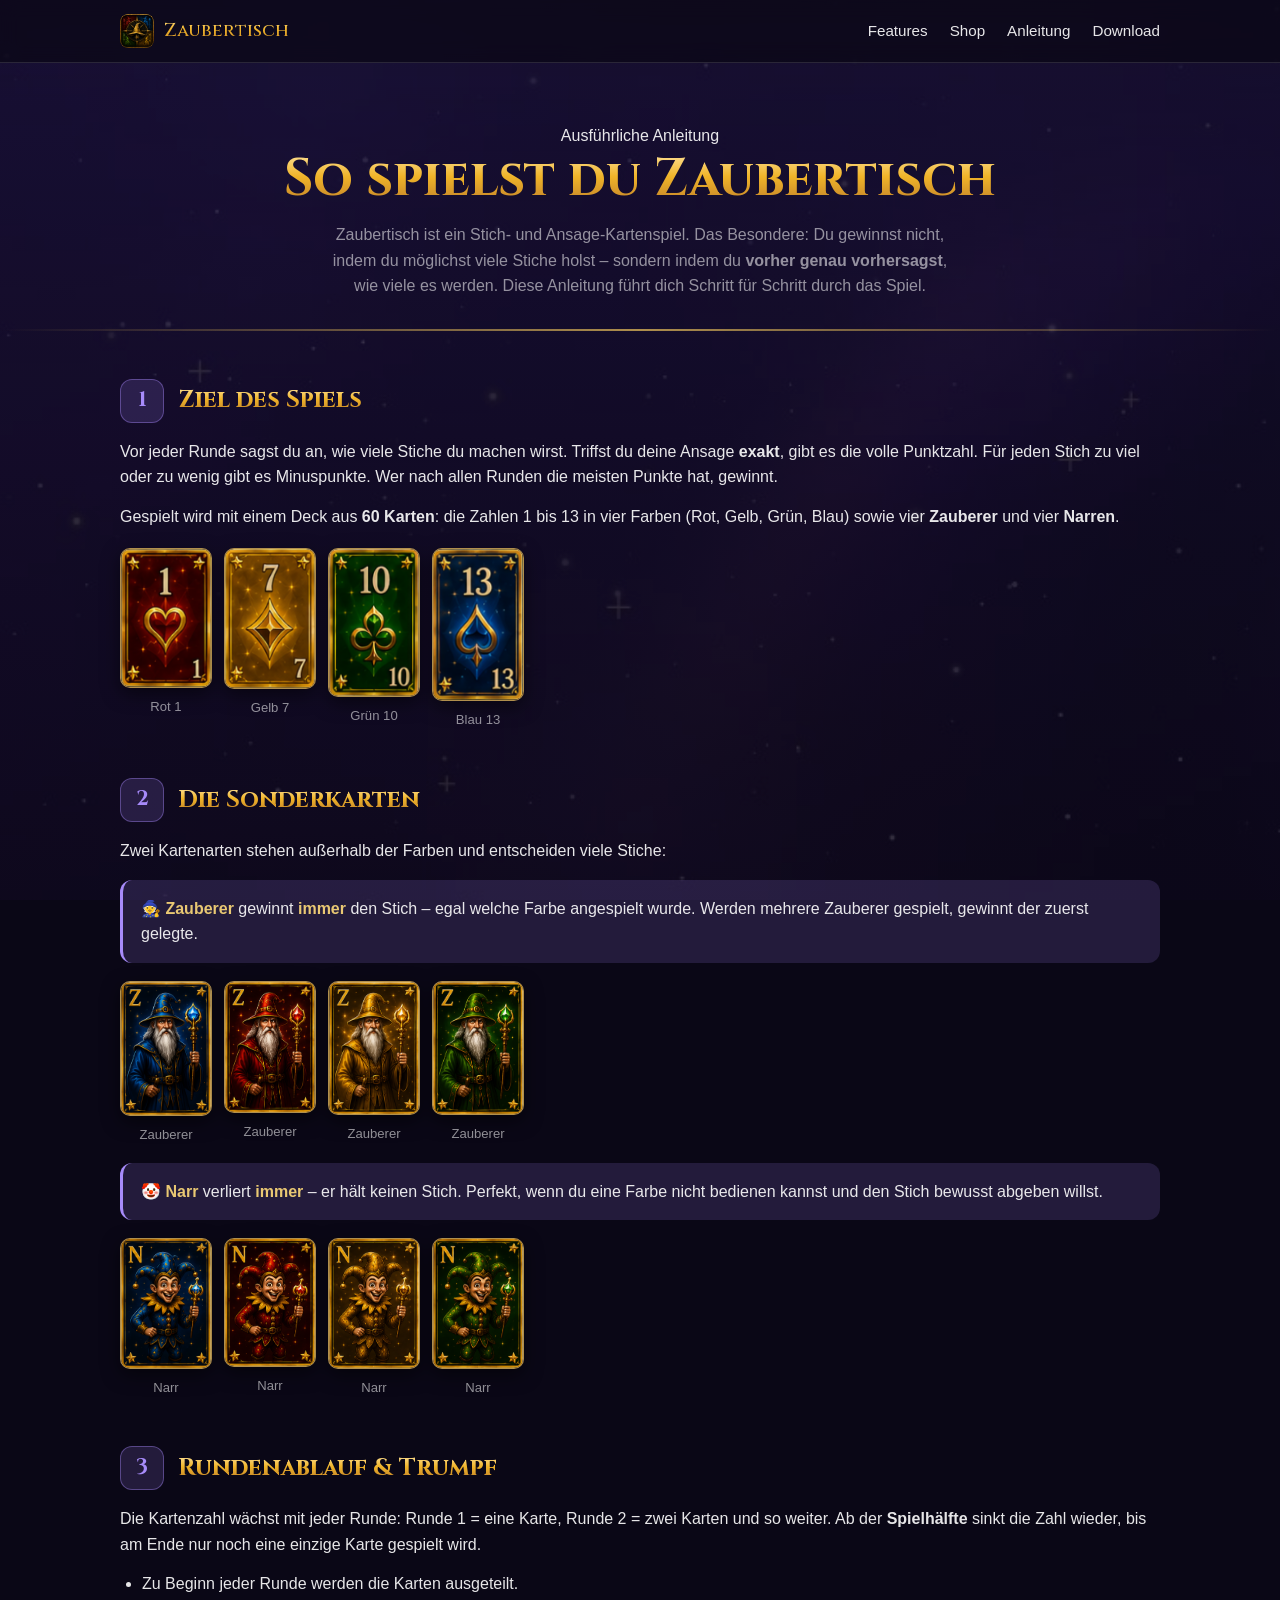
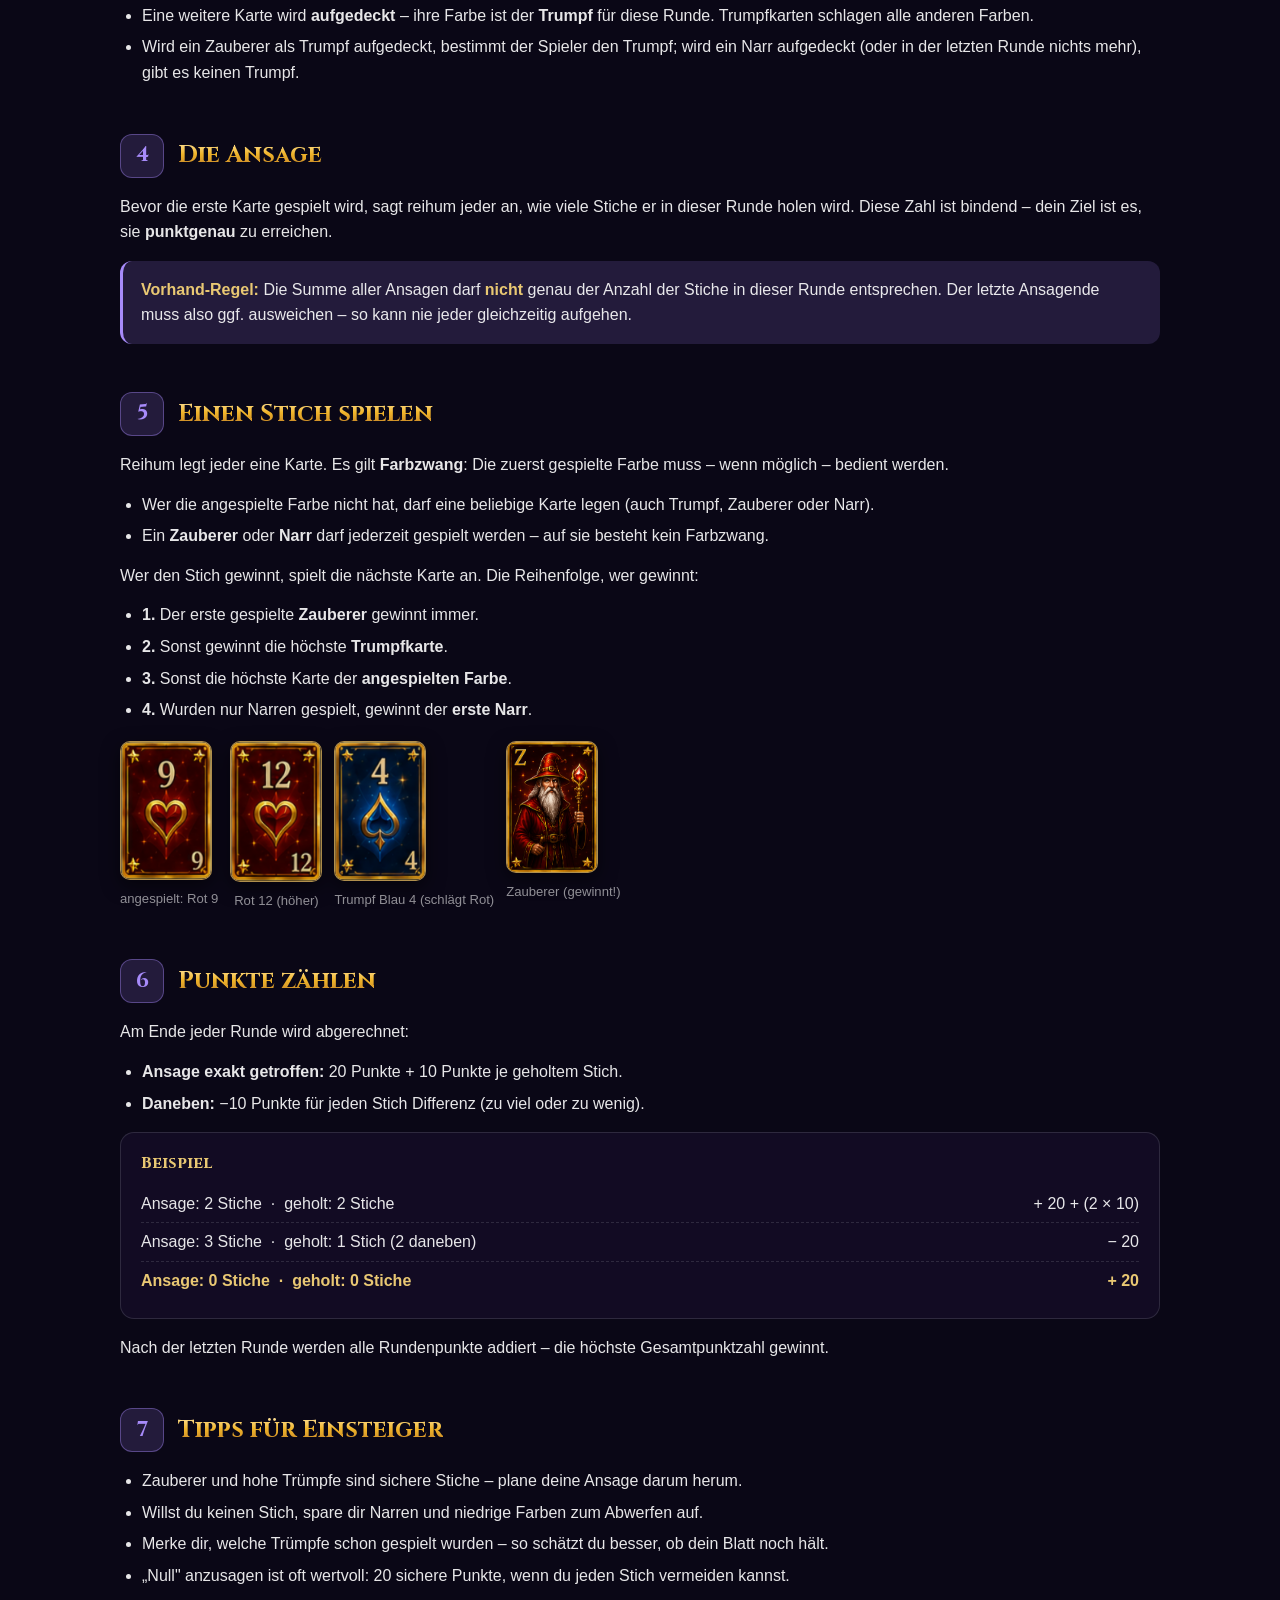
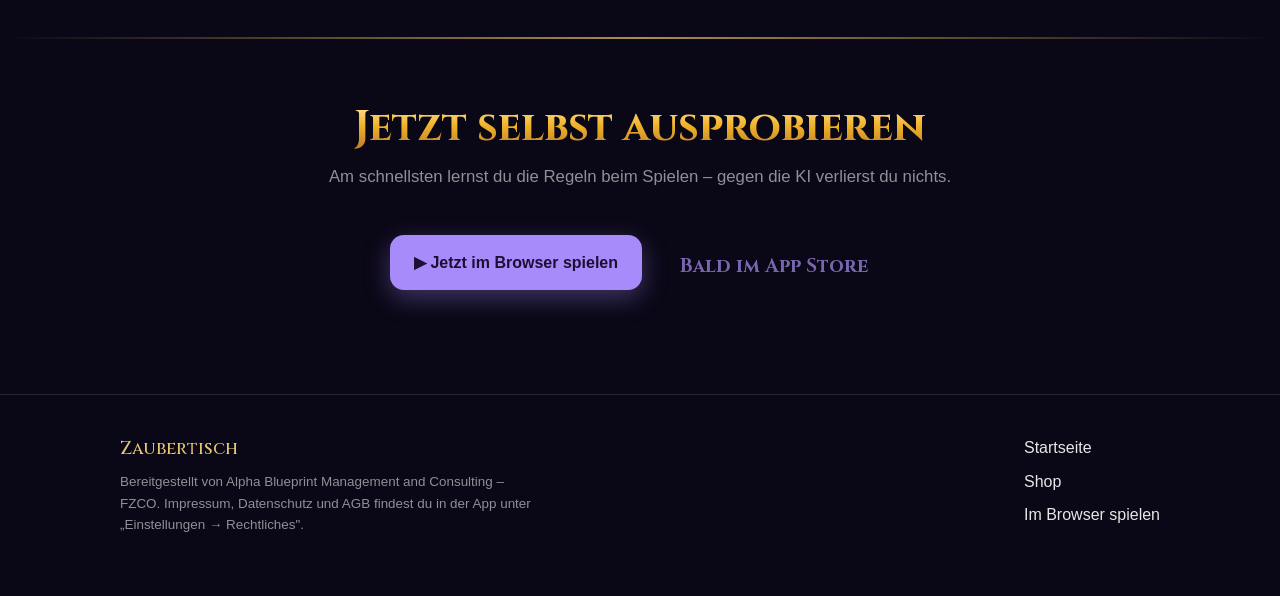
==== anleitung.html @ be2db665 "Marketing-Website für Zaubertisch mit Shop-Schaufenster und Anleitung - Landing-Page (index.html): H" ====
<!DOCTYPE html>
<html lang="de">
<head>
  <meta charset="UTF-8">
  <meta name="viewport" content="width=device-width, initial-scale=1">
  <title>Spielanleitung – Zaubertisch</title>
  <meta name="description" content="Die ausführliche Anleitung zu Zaubertisch: Karten, Ansage, Trumpf, Stiche gewinnen und Punkte zählen – Schritt für Schritt mit Bildern.">
  <meta name="theme-color" content="#100a22">
  <link rel="icon" href="assets/icons/icon-192.png">
  <link rel="manifest" href="manifest.webmanifest">
  <link rel="stylesheet" href="css/style.css">
</head>
<body>
  <header class="site-header">
    <div class="wrap">
      <a class="brand" href="index.html">
        <img src="assets/icons/icon-192.png" alt="Zaubertisch-Icon">
        <span class="goldtext">Zaubertisch</span>
      </a>
      <nav class="nav">
        <a href="index.html#features" class="nav-hide">Features</a>
        <a href="index.html#shop">Shop</a>
        <a href="anleitung.html">Anleitung</a>
        <a href="index.html#download">Download</a>
      </nav>
    </div>
  </header>

  <main>
    <section class="guide-hero">
      <div class="wrap">
        <span class="eyebrow">Ausführliche Anleitung</span>
        <h1 class="goldtext">So spielst du Zaubertisch</h1>
        <p>Zaubertisch ist ein Stich- und Ansage-Kartenspiel. Das Besondere: Du gewinnst nicht,
        indem du möglichst viele Stiche holst – sondern indem du <strong>vorher genau vorhersagst</strong>,
        wie viele es werden. Diese Anleitung führt dich Schritt für Schritt durch das Spiel.</p>
      </div>
    </section>

    <hr class="divider">

    <div class="wrap" style="padding-top:48px;">

      <!-- 1 -->
      <div class="step">
        <div class="step-head"><span class="step-num">1</span><h2 class="goldtext">Ziel des Spiels</h2></div>
        <p>Vor jeder Runde sagst du an, wie viele Stiche du machen wirst. Triffst du deine Ansage
        <strong>exakt</strong>, gibt es die volle Punktzahl. Für jeden Stich zu viel oder zu wenig
        gibt es Minuspunkte. Wer nach allen Runden die meisten Punkte hat, gewinnt.</p>
        <p>Gespielt wird mit einem Deck aus <strong>60 Karten</strong>: die Zahlen 1 bis 13 in vier
        Farben (Rot, Gelb, Grün, Blau) sowie vier <strong>Zauberer</strong> und vier <strong>Narren</strong>.</p>
        <div class="card-row">
          <figure><img class="card-img" src="assets/game/cards/R1.png" alt="Rote 1"><figcaption>Rot 1</figcaption></figure>
          <figure><img class="card-img" src="assets/game/cards/Y7.png" alt="Gelbe 7"><figcaption>Gelb 7</figcaption></figure>
          <figure><img class="card-img" src="assets/game/cards/G10.png" alt="Grüne 10"><figcaption>Grün 10</figcaption></figure>
          <figure><img class="card-img" src="assets/game/cards/B13.png" alt="Blaue 13"><figcaption>Blau 13</figcaption></figure>
        </div>
      </div>

      <!-- 2 -->
      <div class="step">
        <div class="step-head"><span class="step-num">2</span><h2 class="goldtext">Die Sonderkarten</h2></div>
        <p>Zwei Kartenarten stehen außerhalb der Farben und entscheiden viele Stiche:</p>
        <div class="callout">
          <strong>🧙 Zauberer</strong> gewinnt <strong>immer</strong> den Stich – egal welche Farbe angespielt
          wurde. Werden mehrere Zauberer gespielt, gewinnt der zuerst gelegte.
        </div>
        <div class="card-row">
          <figure><img class="card-img" src="assets/game/cards/Z1.png" alt="Zauberer"><figcaption>Zauberer</figcaption></figure>
          <figure><img class="card-img" src="assets/game/cards/Z2.png" alt="Zauberer"><figcaption>Zauberer</figcaption></figure>
          <figure><img class="card-img" src="assets/game/cards/Z3.png" alt="Zauberer"><figcaption>Zauberer</figcaption></figure>
          <figure><img class="card-img" src="assets/game/cards/Z4.png" alt="Zauberer"><figcaption>Zauberer</figcaption></figure>
        </div>
        <div class="callout">
          <strong>🤡 Narr</strong> verliert <strong>immer</strong> – er hält keinen Stich. Perfekt, wenn du
          eine Farbe nicht bedienen kannst und den Stich bewusst abgeben willst.
        </div>
        <div class="card-row">
          <figure><img class="card-img" src="assets/game/cards/N1.png" alt="Narr"><figcaption>Narr</figcaption></figure>
          <figure><img class="card-img" src="assets/game/cards/N2.png" alt="Narr"><figcaption>Narr</figcaption></figure>
          <figure><img class="card-img" src="assets/game/cards/N3.png" alt="Narr"><figcaption>Narr</figcaption></figure>
          <figure><img class="card-img" src="assets/game/cards/N4.png" alt="Narr"><figcaption>Narr</figcaption></figure>
        </div>
      </div>

      <!-- 3 -->
      <div class="step">
        <div class="step-head"><span class="step-num">3</span><h2 class="goldtext">Rundenablauf &amp; Trumpf</h2></div>
        <p>Die Kartenzahl wächst mit jeder Runde: Runde 1 = eine Karte, Runde 2 = zwei Karten und so
        weiter. Ab der <strong>Spielhälfte</strong> sinkt die Zahl wieder, bis am Ende nur noch eine
        einzige Karte gespielt wird.</p>
        <ul>
          <li>Zu Beginn jeder Runde werden die Karten ausgeteilt.</li>
          <li>Eine weitere Karte wird <strong>aufgedeckt</strong> – ihre Farbe ist der <strong>Trumpf</strong>
          für diese Runde. Trumpfkarten schlagen alle anderen Farben.</li>
          <li>Wird ein Zauberer als Trumpf aufgedeckt, bestimmt der Spieler den Trumpf; wird ein Narr
          aufgedeckt (oder in der letzten Runde nichts mehr), gibt es keinen Trumpf.</li>
        </ul>
      </div>

      <!-- 4 -->
      <div class="step">
        <div class="step-head"><span class="step-num">4</span><h2 class="goldtext">Die Ansage</h2></div>
        <p>Bevor die erste Karte gespielt wird, sagt reihum jeder an, wie viele Stiche er in dieser
        Runde holen wird. Diese Zahl ist bindend – dein Ziel ist es, sie <strong>punktgenau</strong>
        zu erreichen.</p>
        <div class="callout">
          <strong>Vorhand-Regel:</strong> Die Summe aller Ansagen darf <strong>nicht</strong> genau der
          Anzahl der Stiche in dieser Runde entsprechen. Der letzte Ansagende muss also ggf. ausweichen –
          so kann nie jeder gleichzeitig aufgehen.
        </div>
      </div>

      <!-- 5 -->
      <div class="step">
        <div class="step-head"><span class="step-num">5</span><h2 class="goldtext">Einen Stich spielen</h2></div>
        <p>Reihum legt jeder eine Karte. Es gilt <strong>Farbzwang</strong>: Die zuerst gespielte Farbe
        muss – wenn möglich – bedient werden.</p>
        <ul>
          <li>Wer die angespielte Farbe nicht hat, darf eine beliebige Karte legen (auch Trumpf, Zauberer oder Narr).</li>
          <li>Ein <strong>Zauberer</strong> oder <strong>Narr</strong> darf jederzeit gespielt werden – auf sie besteht kein Farbzwang.</li>
        </ul>
        <p>Wer den Stich gewinnt, spielt die nächste Karte an. Die Reihenfolge, wer gewinnt:</p>
        <ul>
          <li><strong>1.</strong> Der erste gespielte <strong>Zauberer</strong> gewinnt immer.</li>
          <li><strong>2.</strong> Sonst gewinnt die höchste <strong>Trumpfkarte</strong>.</li>
          <li><strong>3.</strong> Sonst die höchste Karte der <strong>angespielten Farbe</strong>.</li>
          <li><strong>4.</strong> Wurden nur Narren gespielt, gewinnt der <strong>erste Narr</strong>.</li>
        </ul>
        <div class="card-row">
          <figure><img class="card-img" src="assets/game/cards/R9.png" alt="Rot 9 angespielt"><figcaption>angespielt: Rot 9</figcaption></figure>
          <figure><img class="card-img" src="assets/game/cards/R12.png" alt="Rot 12"><figcaption>Rot 12 (höher)</figcaption></figure>
          <figure><img class="card-img" src="assets/game/cards/B4.png" alt="Blau 4 Trumpf"><figcaption>Trumpf Blau 4 (schlägt Rot)</figcaption></figure>
          <figure><img class="card-img" src="assets/game/cards/Z2.png" alt="Zauberer"><figcaption>Zauberer (gewinnt!)</figcaption></figure>
        </div>
      </div>

      <!-- 6 -->
      <div class="step">
        <div class="step-head"><span class="step-num">6</span><h2 class="goldtext">Punkte zählen</h2></div>
        <p>Am Ende jeder Runde wird abgerechnet:</p>
        <ul>
          <li><strong>Ansage exakt getroffen:</strong> 20 Punkte + 10 Punkte je geholtem Stich.</li>
          <li><strong>Daneben:</strong> −10 Punkte für jeden Stich Differenz (zu viel oder zu wenig).</li>
        </ul>
        <div class="example">
          <h4>Beispiel</h4>
          <div class="score-line"><span>Ansage: 2 Stiche &nbsp;·&nbsp; geholt: 2 Stiche</span><span>+ 20 + (2 × 10)</span></div>
          <div class="score-line"><span>Ansage: 3 Stiche &nbsp;·&nbsp; geholt: 1 Stich (2 daneben)</span><span>− 20</span></div>
          <div class="score-line"><span>Ansage: 0 Stiche &nbsp;·&nbsp; geholt: 0 Stiche</span><span>+ 20</span></div>
        </div>
        <p>Nach der letzten Runde werden alle Rundenpunkte addiert – die höchste Gesamtpunktzahl gewinnt.</p>
      </div>

      <!-- 7 -->
      <div class="step">
        <div class="step-head"><span class="step-num">7</span><h2 class="goldtext">Tipps für Einsteiger</h2></div>
        <ul>
          <li>Zauberer und hohe Trümpfe sind sichere Stiche – plane deine Ansage darum herum.</li>
          <li>Willst du keinen Stich, spare dir Narren und niedrige Farben zum Abwerfen auf.</li>
          <li>Merke dir, welche Trümpfe schon gespielt wurden – so schätzt du besser, ob dein Blatt noch hält.</li>
          <li>„Null" anzusagen ist oft wertvoll: 20 sichere Punkte, wenn du jeden Stich vermeiden kannst.</li>
        </ul>
      </div>

    </div>

    <hr class="divider">

    <section class="cta-band">
      <div class="wrap">
        <div class="section-head">
          <h2 class="goldtext">Jetzt selbst ausprobieren</h2>
          <p>Am schnellsten lernst du die Regeln beim Spielen – gegen die KI verlierst du nichts.</p>
        </div>
        <div class="hero-cta">
          <a class="btn btn-primary" data-cta="play" role="button">▶ Jetzt im Browser spielen</a>
          <a class="btn btn-store is-soon" data-cta="appstore" role="button" aria-disabled="true">
            <span class="store-small"></span>
            <span class="store-big" data-cta-label>Bald im App Store</span>
          </a>
        </div>
      </div>
    </section>
  </main>

  <footer class="site-footer">
    <div class="wrap">
      <div>
        <div class="foot-brand">Zaubertisch</div>
        <p class="foot-legal">
          Bereitgestellt von Alpha Blueprint Management and Consulting – FZCO.
          Impressum, Datenschutz und AGB findest du in der App unter
          „Einstellungen → Rechtliches".
        </p>
      </div>
      <div class="foot-links">
        <a href="index.html">Startseite</a>
        <a href="index.html#shop">Shop</a>
        <a data-cta="play" role="button">Im Browser spielen</a>
      </div>
    </div>
  </footer>

  <script type="module" src="js/config.js"></script>
  <script type="module" src="js/cta.js"></script>
</body>
</html>
---- css/style.css ----
/* Zaubertisch – Website-Theme.
   Farben & Anmutung aus dem Spiel (WIZ-WIZ :root) übernommen: magisches
   Lila-Gold über dunklem Sternenhimmel, Cinzel-Serifen für Überschriften. */

/* Cinzel lokal gebündelt (aus WIZ-WIZ) – keine externe Google-Fonts-Abhängigkeit. */
@font-face {
  font-family: 'Cinzel'; font-style: normal; font-weight: 500 700; font-display: swap;
  src: url('../assets/fonts/cinzel-latin.woff2') format('woff2');
  unicode-range: U+0000-00FF, U+0131, U+0152-0153, U+02BB-02BC, U+02C6, U+02DA, U+02DC, U+0304, U+0308, U+0329, U+2000-206F, U+20AC, U+2122, U+2191, U+2193, U+2212, U+2215, U+FEFF, U+FFFD;
}
@font-face {
  font-family: 'Cinzel'; font-style: normal; font-weight: 500 700; font-display: swap;
  src: url('../assets/fonts/cinzel-latin-ext.woff2') format('woff2');
  unicode-range: U+0100-02BA, U+02BD-02C5, U+02C7-02CC, U+02CE-02D7, U+02DD-02FF, U+0304, U+0308, U+0329, U+1D00-1DBF, U+1E00-1E9F, U+1EF2-1EFF, U+2020, U+20A0-20AB, U+20AD-20C0, U+2113, U+2C60-2C7F, U+A720-A7FF;
}

:root {
  --akzent: #a78bfa;
  --akzent-weich: rgba(167, 139, 250, .16);
  --text: rgba(255, 255, 255, .90);
  --muted: rgba(255, 255, 255, .55);
  --karte: rgba(24, 16, 46, .60);
  --karte-fest: #180f2c;
  --rand: rgba(255, 255, 255, .12);
  --gold: #e9c873;
  --goldline: #c6a24c;
  --goldsoft: rgba(214, 176, 86, .8);
  --bg: #0a0716;
  --font-myth: 'Cinzel', Georgia, 'Times New Roman', serif;
  --font-ui: -apple-system, BlinkMacSystemFont, "Segoe UI", Roboto, sans-serif;
  --maxw: 1080px;
}

* { box-sizing: border-box; margin: 0; padding: 0; -webkit-tap-highlight-color: transparent; }

html { scroll-behavior: smooth; }

body {
  font-family: var(--font-ui);
  color: var(--text);
  background: var(--bg);
  line-height: 1.6;
  min-height: 100vh;
  overflow-x: hidden;
}

/* Fixer Sternenhimmel hinter allem (aus dem Spiel) */
body::before {
  content: "";
  position: fixed;
  inset: 0;
  z-index: -2;
  background:
    linear-gradient(180deg, rgba(20, 14, 44, .55) 0%, rgba(10, 7, 22, .82) 60%, rgba(8, 5, 18, .94) 100%),
    url('../assets/game/lobby/bg.jpg') center top / cover no-repeat,
    radial-gradient(120% 90% at 50% 0%, #2a1d57 0%, #1b1340 55%, #0a0716 100%);
}
body::after {
  content: "";
  position: fixed;
  inset: 0;
  z-index: -1;
  pointer-events: none;
  background: url('../assets/game/lobby/stars.jpg') center / cover repeat;
  opacity: .18;
  mix-blend-mode: screen;
}

img { max-width: 100%; display: block; }
a { color: var(--akzent); text-decoration: none; }
a:hover { text-decoration: underline; }

h1, h2, h3 { font-family: var(--font-myth); font-weight: 700; line-height: 1.2; }

.wrap { width: 100%; max-width: var(--maxw); margin: 0 auto; padding: 0 20px; }

/* Goldener Farbverlauf-Text für Titel */
.goldtext {
  background: linear-gradient(180deg, #ffe7a8 0%, #f0b429 45%, #b8772a 100%);
  -webkit-background-clip: text; background-clip: text;
  -webkit-text-fill-color: transparent; color: transparent;
}

/* ---------- Kopfzeile / Navigation ---------- */
.site-header {
  position: sticky; top: 0; z-index: 50;
  backdrop-filter: blur(10px);
  background: rgba(10, 7, 22, .72);
  border-bottom: 1px solid var(--rand);
}
.site-header .wrap { display: flex; align-items: center; gap: 16px; height: 62px; }
.brand { display: flex; align-items: center; gap: 10px; font-family: var(--font-myth); font-size: 1.15rem; }
.brand img { width: 34px; height: 34px; border-radius: 8px; }
.nav { margin-left: auto; display: flex; gap: 22px; align-items: center; }
.nav a { color: var(--text); font-size: .95rem; }
.nav a:hover { color: var(--gold); text-decoration: none; }
@media (max-width: 640px) { .nav { gap: 14px; } .nav a.nav-hide { display: none; } }

/* ---------- Buttons ---------- */
.btn {
  display: inline-flex; align-items: center; justify-content: center; gap: 10px;
  padding: 14px 24px; border-radius: 14px; font-size: 1rem; font-weight: 700;
  border: none; cursor: pointer; transition: transform .12s, filter .2s, opacity .2s;
  text-decoration: none;
}
.btn:hover { text-decoration: none; transform: translateY(-1px); }
.btn-primary { background: var(--akzent); color: #1a1033; box-shadow: 0 8px 26px rgba(167, 139, 250, .35); }
.btn-primary:hover { filter: brightness(1.07); }
.btn-gold {
  background: linear-gradient(180deg, #ffe7a8 0%, #f0b429 50%, #c6862a 100%);
  color: #2a1a05; box-shadow: 0 8px 26px rgba(214, 176, 86, .35);
}
.btn-ghost { background: rgba(255, 255, 255, .10); color: var(--text); border: 1px solid var(--rand); }
.btn-ghost:hover { background: rgba(255, 255, 255, .16); }

/* App-Store-Badge */
.btn-store { flex-direction: column; align-items: flex-start; line-height: 1.1; padding: 12px 22px; }
.btn-store .store-small { font-size: .72rem; font-weight: 600; opacity: .85; }
.btn-store .store-big { font-size: 1.18rem; font-family: var(--font-myth); }
.btn-store.is-soon { opacity: .72; cursor: default; filter: grayscale(.15); }
.btn-store.is-soon:hover { transform: none; }
.store-hint { font-size: .8rem; color: var(--muted); margin-top: 8px; }

/* ---------- Hero ---------- */
.hero {
  position: relative; text-align: center;
  padding: 80px 0 64px;
  overflow: hidden;
}
.hero-media {
  position: absolute; inset: 0; z-index: -1;
  background: url('../assets/game/lobby/home-hero.jpg') center / cover no-repeat;
  opacity: .5;
  -webkit-mask-image: linear-gradient(180deg, #000 0%, #000 45%, transparent 100%);
  mask-image: linear-gradient(180deg, #000 0%, #000 45%, transparent 100%);
}
.hero .eyebrow {
  display: inline-block; letter-spacing: .18em; text-transform: uppercase;
  font-size: .78rem; color: var(--gold); border: 1px solid var(--goldsoft);
  padding: 6px 14px; border-radius: 999px; margin-bottom: 22px;
}
.hero h1 { font-size: clamp(2.4rem, 7vw, 4.2rem); margin-bottom: 16px; letter-spacing: .02em; }
.hero .lead { font-size: clamp(1.05rem, 2.6vw, 1.3rem); color: var(--text); max-width: 640px; margin: 0 auto 32px; }
.hero-cta { display: flex; gap: 16px; justify-content: center; flex-wrap: wrap; }
.hero-badges { display: flex; gap: 20px; justify-content: center; flex-wrap: wrap; margin-top: 34px; color: var(--muted); font-size: .92rem; }
.hero-badges span { display: inline-flex; align-items: center; gap: 7px; }

/* ---------- Sektionen ---------- */
section { padding: 64px 0; }
.section-head { text-align: center; max-width: 680px; margin: 0 auto 44px; }
.section-head h2 { font-size: clamp(1.8rem, 4vw, 2.6rem); margin-bottom: 12px; }
.section-head p { color: var(--muted); font-size: 1.05rem; }
.divider {
  height: 2px; border: none; margin: 0;
  background: linear-gradient(90deg, transparent, var(--goldsoft), transparent);
}

/* ---------- Feature-Kacheln ---------- */
.features { display: grid; grid-template-columns: repeat(auto-fit, minmax(220px, 1fr)); gap: 18px; }
.feature {
  background: var(--karte); border: 1px solid var(--rand); border-radius: 18px;
  padding: 26px 22px; backdrop-filter: blur(4px);
  transition: border-color .2s, transform .12s;
}
.feature:hover { border-color: var(--goldsoft); transform: translateY(-3px); }
.feature .f-ic { font-size: 2rem; margin-bottom: 12px; }
.feature h3 { font-size: 1.2rem; margin-bottom: 8px; color: var(--gold); }
.feature p { color: var(--muted); font-size: .96rem; }

/* ---------- Shop-Schaufenster ---------- */
.shop { position: relative; }
.shop-hero-band {
  border-radius: 20px; overflow: hidden; margin-bottom: 40px;
  border: 1px solid var(--goldsoft);
  background: url('../assets/game/lobby/shop-hero.jpg') center / cover;
  min-height: 200px; display: flex; align-items: flex-end;
}
.shop-hero-band .band-inner {
  width: 100%; padding: 26px 24px;
  background: linear-gradient(180deg, transparent, rgba(8, 5, 18, .88));
}
.shop-note {
  display: inline-flex; align-items: center; gap: 8px;
  background: var(--akzent-weich); color: #ddd0ff; border: 1px solid rgba(167, 139, 250, .4);
  padding: 7px 14px; border-radius: 999px; font-size: .86rem; font-weight: 600;
}

.shop-block { margin-bottom: 44px; }
.shop-block-head { margin-bottom: 18px; }
.shop-block-head h3 { font-size: 1.5rem; color: var(--gold); margin-bottom: 4px; }
.shop-block-head p { color: var(--muted); font-size: .95rem; }

.tile-grid { list-style: none; display: grid; grid-template-columns: repeat(auto-fill, minmax(150px, 1fr)); gap: 14px; }
.grid-packs { grid-template-columns: repeat(auto-fill, minmax(180px, 1fr)); }
.grid-chests { grid-template-columns: repeat(auto-fill, minmax(160px, 1fr)); }

.tile {
  position: relative; background: var(--karte); border: 1px solid var(--rand);
  border-radius: 16px; overflow: hidden; display: flex; flex-direction: column;
  transition: transform .12s, border-color .2s, box-shadow .2s;
}
.tile:hover { transform: translateY(-3px); border-color: var(--goldsoft); box-shadow: 0 10px 30px rgba(0, 0, 0, .4); }

.tile-thumb {
  position: relative; aspect-ratio: 1 / 1; overflow: hidden;
  background: radial-gradient(120% 120% at 50% 0%, #2a1d57 0%, #1b1340 60%, #140e2e 100%);
  display: flex; align-items: center; justify-content: center;
}
.thumb-img { width: 100%; height: 100%; object-fit: cover; }
.thumb-emoji { font-size: 3rem; display: flex; align-items: center; justify-content: center; }
.thumb-emoji-hidden { position: absolute; inset: 0; display: none; }
.chest-emoji { font-size: 3.4rem; filter: drop-shadow(0 4px 10px rgba(0, 0, 0, .5)); }

.tile-body { padding: 12px 13px 14px; display: flex; flex-direction: column; gap: 8px; flex: 1; }
.tile-name { font-weight: 700; font-size: 1rem; }
.tile-meta { display: flex; align-items: center; justify-content: space-between; gap: 8px; margin-top: auto; flex-wrap: wrap; }

.rarity {
  font-size: .72rem; font-weight: 800; letter-spacing: .03em; text-transform: uppercase;
  color: var(--rar, #9aa4b2); border: 1px solid var(--rar, #9aa4b2);
  padding: 3px 9px; border-radius: 999px;
  background: color-mix(in srgb, var(--rar, #9aa4b2) 14%, transparent);
}
.cost { display: inline-flex; align-items: center; gap: 5px; font-weight: 800; color: var(--gold); }
.cost .crystal { font-size: .95em; }
.cost-free { color: #7ee0a8; }
.price { font-weight: 800; color: var(--gold); font-size: 1.05rem; }

.tile-pack .tile-thumb { aspect-ratio: 4 / 3; }
.pack-total { font-size: .88rem; color: var(--muted); display: flex; align-items: center; gap: 8px; flex-wrap: wrap; }
.pack-bonus { color: #7ee0a8; font-weight: 700; }
.pack-sum { color: var(--text); }
.tile-tag, .tile-chest .tile-tag {
  position: absolute; top: 10px; right: 10px; z-index: 2;
  background: var(--gold); color: #2a1a05; font-size: .7rem; font-weight: 800;
  padding: 4px 9px; border-radius: 999px; text-transform: uppercase; letter-spacing: .04em;
}
.tile-chest .tile-thumb { background: radial-gradient(120% 120% at 50% 30%, color-mix(in srgb, var(--rar) 30%, #1b1340) 0%, #140e2e 100%); }

/* ---------- Anleitung-Teaser ---------- */
.rules-teaser {
  background: var(--karte); border: 1px solid var(--goldsoft); border-radius: 20px;
  padding: 34px 30px; text-align: center;
}
.rules-teaser ul { list-style: none; text-align: left; max-width: 640px; margin: 20px auto 26px; display: grid; gap: 12px; }
.rules-teaser li { padding-left: 30px; position: relative; color: var(--text); }
.rules-teaser li::before { content: "✦"; position: absolute; left: 0; color: var(--gold); }

/* ---------- Anleitung-Seite ---------- */
.guide-hero { text-align: center; padding: 60px 0 30px; }
.guide-hero h1 { font-size: clamp(2rem, 5vw, 3.2rem); margin-bottom: 12px; }
.guide-hero p { color: var(--muted); max-width: 620px; margin: 0 auto; }

.step { margin-bottom: 48px; }
.step-head { display: flex; align-items: center; gap: 14px; margin-bottom: 16px; }
.step-num {
  flex: none; width: 44px; height: 44px; border-radius: 12px;
  display: flex; align-items: center; justify-content: center;
  font-family: var(--font-myth); font-size: 1.3rem; font-weight: 700;
  background: var(--akzent-weich); color: var(--akzent); border: 1px solid rgba(167, 139, 250, .4);
}
.step-head h2 { font-size: 1.5rem; }
.step > p { color: var(--text); margin-bottom: 14px; }
.step ul { margin: 0 0 14px 22px; color: var(--text); }
.step ul li { margin-bottom: 6px; }

.card-row { display: flex; gap: 12px; flex-wrap: wrap; margin: 18px 0; }
.card-row figure { text-align: center; }
.card-img {
  width: 92px; border-radius: 10px; border: 1.5px solid var(--goldsoft);
  box-shadow: 0 6px 18px rgba(0, 0, 0, .5); background: var(--karte-fest);
}
.card-row figcaption { font-size: .82rem; color: var(--muted); margin-top: 8px; }

.callout {
  background: var(--akzent-weich); border-left: 3px solid var(--akzent);
  padding: 16px 18px; border-radius: 12px; margin: 16px 0; color: var(--text);
}
.callout strong { color: var(--gold); }

.example {
  background: var(--karte); border: 1px solid var(--rand); border-radius: 14px;
  padding: 18px 20px; margin: 16px 0;
}
.example h4 { color: var(--gold); margin-bottom: 8px; font-family: var(--font-myth); }
.score-line { display: flex; justify-content: space-between; padding: 6px 0; border-bottom: 1px dashed var(--rand); }
.score-line:last-child { border-bottom: none; font-weight: 800; color: var(--gold); }

/* ---------- Footer ---------- */
.site-footer { border-top: 1px solid var(--rand); margin-top: 40px; padding: 40px 0 60px; color: var(--muted); }
.site-footer .wrap { display: flex; flex-wrap: wrap; gap: 24px; justify-content: space-between; align-items: flex-start; }
.site-footer .foot-brand { font-family: var(--font-myth); color: var(--gold); font-size: 1.1rem; margin-bottom: 8px; }
.site-footer a { color: var(--text); }
.foot-links { display: flex; flex-direction: column; gap: 8px; }
.foot-legal { font-size: .84rem; max-width: 420px; }

/* Zentrierter CTA-Abschnitt */
.cta-band { text-align: center; }
.cta-band .hero-cta { margin-top: 24px; }

@media (max-width: 560px) {
  .btn { width: 100%; }
  .hero-cta { flex-direction: column; }
  .hero-cta .btn { width: 100%; }
  .site-footer .wrap { flex-direction: column; }
}
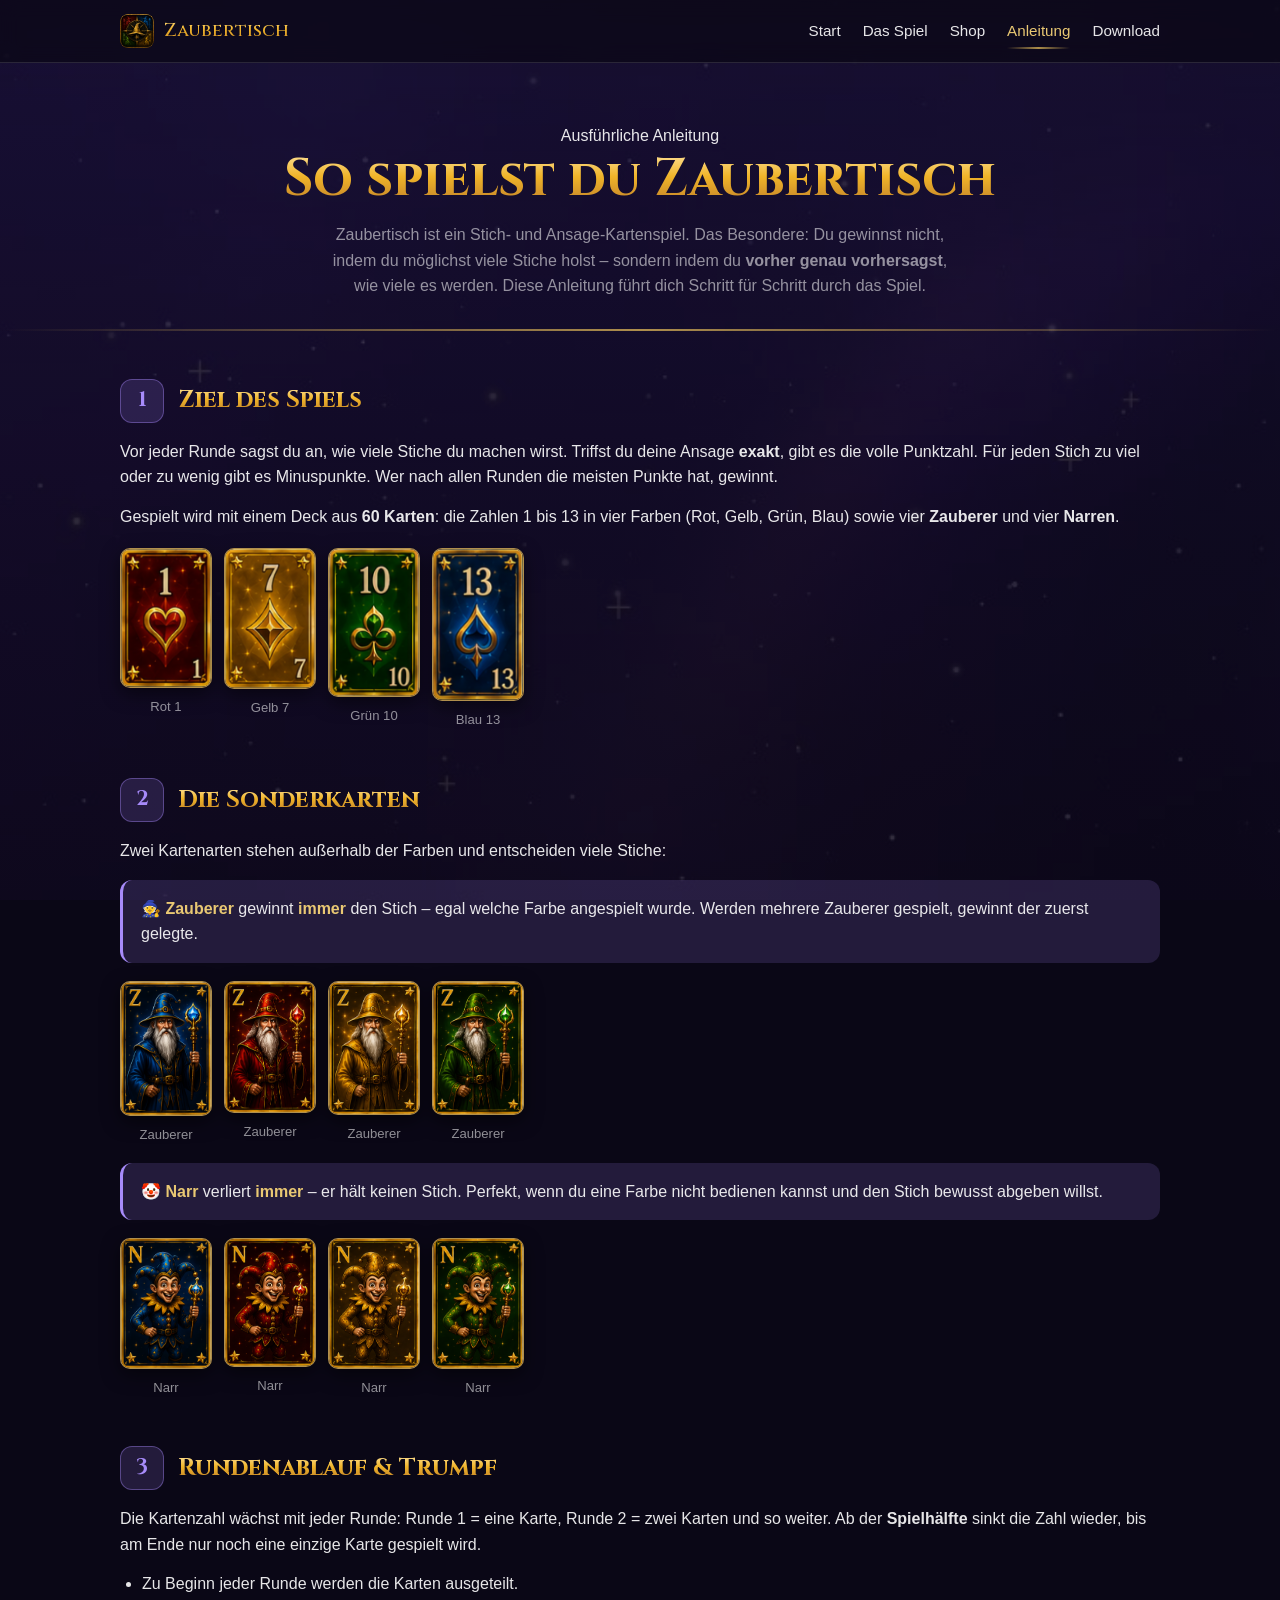
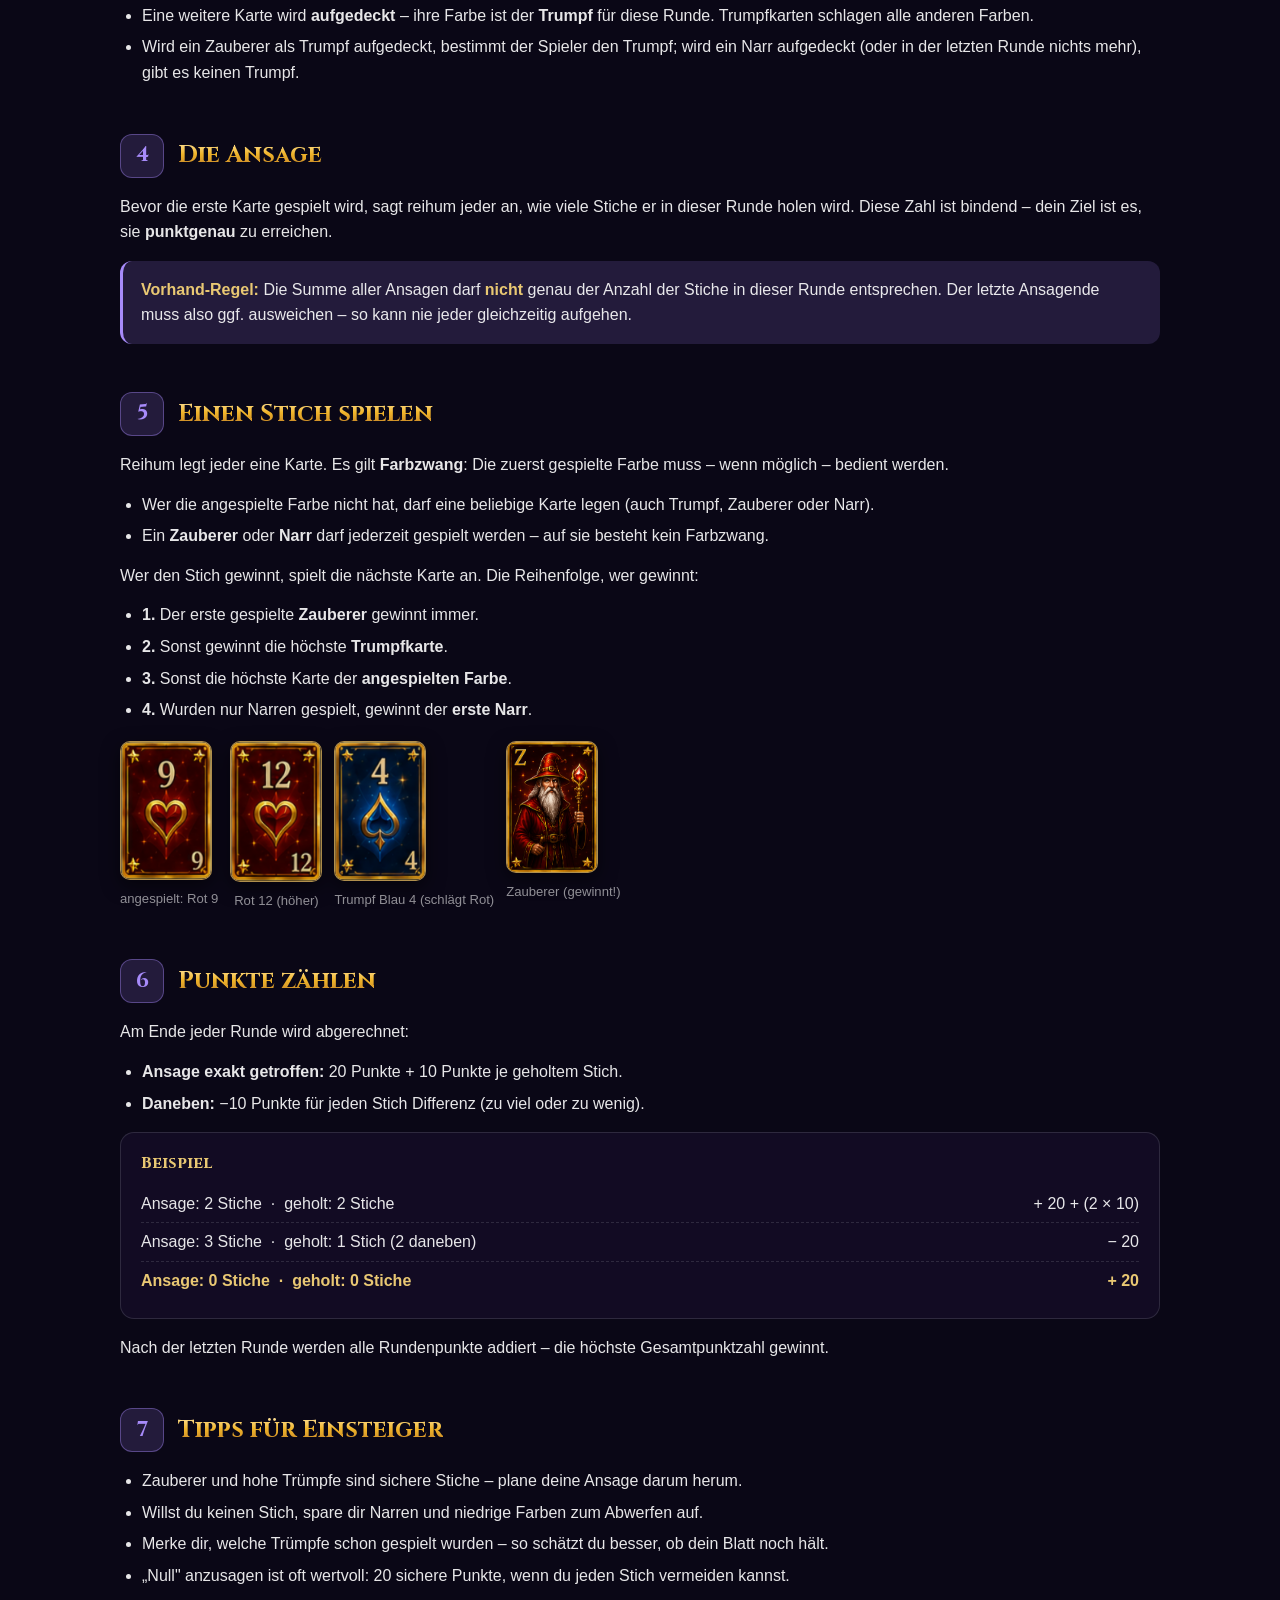
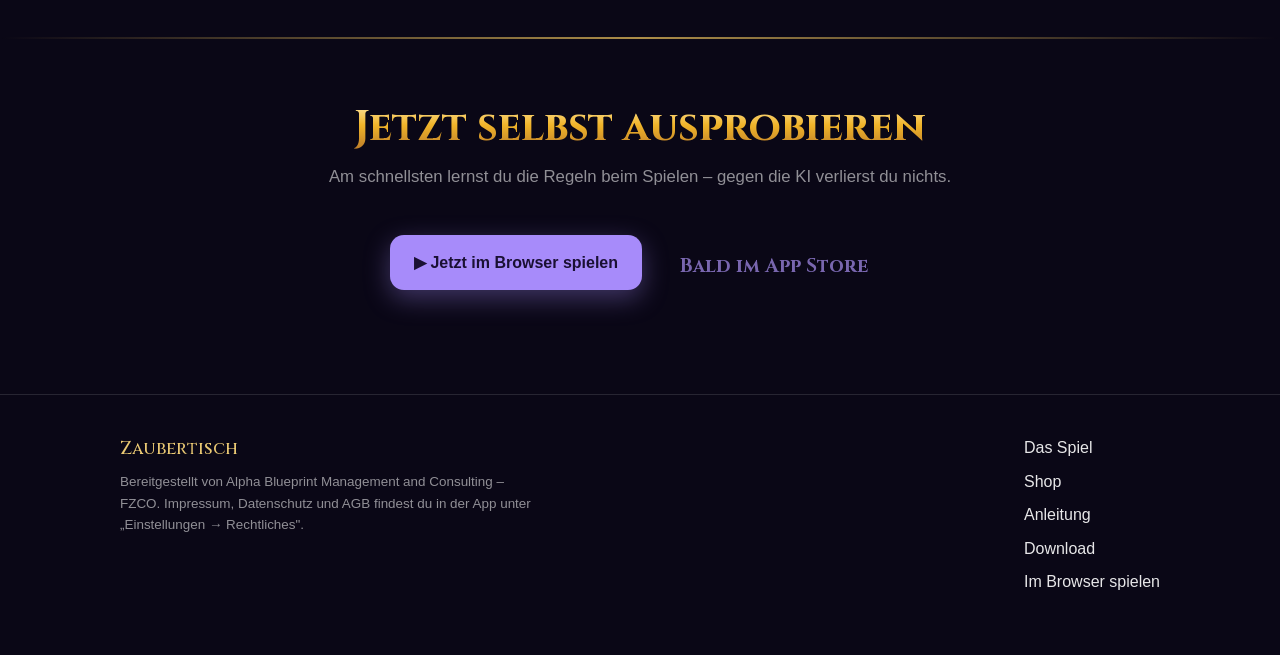
==== commit ab26b65f: "Website in 5 Unterseiten aufteilen + zentrale Navigation + Icon-Master - Neue Seiten: spiel.html (Da" ====
--- a/anleitung.html
+++ b/anleitung.html
@@ -6,25 +6,16 @@
   <title>Spielanleitung – Zaubertisch</title>
   <meta name="description" content="Die ausführliche Anleitung zu Zaubertisch: Karten, Ansage, Trumpf, Stiche gewinnen und Punkte zählen – Schritt für Schritt mit Bildern.">
   <meta name="theme-color" content="#100a22">
+  <meta property="og:title" content="Spielanleitung – Zaubertisch">
+  <meta property="og:image" content="assets/icons/icon-512.png">
+  <meta name="twitter:card" content="summary">
   <link rel="icon" href="assets/icons/icon-192.png">
+  <link rel="apple-touch-icon" href="assets/icons/icon-1024.png">
   <link rel="manifest" href="manifest.webmanifest">
   <link rel="stylesheet" href="css/style.css">
 </head>
-<body>
-  <header class="site-header">
-    <div class="wrap">
-      <a class="brand" href="index.html">
-        <img src="assets/icons/icon-192.png" alt="Zaubertisch-Icon">
-        <span class="goldtext">Zaubertisch</span>
-      </a>
-      <nav class="nav">
-        <a href="index.html#features" class="nav-hide">Features</a>
-        <a href="index.html#shop">Shop</a>
-        <a href="anleitung.html">Anleitung</a>
-        <a href="index.html#download">Download</a>
-      </nav>
-    </div>
-  </header>
+<body data-page="anleitung">
+  <header class="site-header" id="site-header"></header>
 
   <main>
     <section class="guide-hero">
@@ -184,25 +175,8 @@
     </section>
   </main>
 
-  <footer class="site-footer">
-    <div class="wrap">
-      <div>
-        <div class="foot-brand">Zaubertisch</div>
-        <p class="foot-legal">
-          Bereitgestellt von Alpha Blueprint Management and Consulting – FZCO.
-          Impressum, Datenschutz und AGB findest du in der App unter
-          „Einstellungen → Rechtliches".
-        </p>
-      </div>
-      <div class="foot-links">
-        <a href="index.html">Startseite</a>
-        <a href="index.html#shop">Shop</a>
-        <a data-cta="play" role="button">Im Browser spielen</a>
-      </div>
-    </div>
-  </footer>
+  <footer class="site-footer" id="site-footer"></footer>
 
-  <script type="module" src="js/config.js"></script>
-  <script type="module" src="js/cta.js"></script>
+  <script type="module" src="js/layout.js"></script>
 </body>
 </html>
--- a/css/style.css
+++ b/css/style.css
@@ -92,9 +92,45 @@
 .brand { display: flex; align-items: center; gap: 10px; font-family: var(--font-myth); font-size: 1.15rem; }
 .brand img { width: 34px; height: 34px; border-radius: 8px; }
 .nav { margin-left: auto; display: flex; gap: 22px; align-items: center; }
-.nav a { color: var(--text); font-size: .95rem; }
+.nav a { color: var(--text); font-size: .95rem; position: relative; }
 .nav a:hover { color: var(--gold); text-decoration: none; }
-@media (max-width: 640px) { .nav { gap: 14px; } .nav a.nav-hide { display: none; } }
+.nav a.active { color: var(--gold); }
+.nav a.active::after {
+  content: ""; position: absolute; left: 0; right: 0; bottom: -6px; height: 2px;
+  background: linear-gradient(90deg, transparent, var(--goldsoft), transparent);
+}
+.nav-toggle {
+  display: none; margin-left: auto; background: rgba(255,255,255,.08);
+  color: var(--text); border: 1px solid var(--rand); border-radius: 10px;
+  font-size: 1.3rem; width: 44px; height: 40px; cursor: pointer;
+}
+@media (max-width: 720px) {
+  .nav-toggle { display: block; }
+  .nav {
+    position: absolute; top: 62px; left: 0; right: 0; margin: 0;
+    flex-direction: column; align-items: stretch; gap: 0;
+    background: rgba(10,7,22,.97); border-bottom: 1px solid var(--rand);
+    max-height: 0; overflow: hidden; transition: max-height .25s ease;
+    backdrop-filter: blur(10px);
+  }
+  .nav.open { max-height: 380px; }
+  .nav a { padding: 14px 20px; border-top: 1px solid var(--rand); font-size: 1.05rem; }
+  .nav a.active::after { display: none; }
+}
+
+/* Übersichtskacheln auf der Startseite */
+.home-cards { display: grid; grid-template-columns: repeat(auto-fit, minmax(240px, 1fr)); gap: 18px; }
+.home-card {
+  display: block; background: var(--karte); border: 1px solid var(--rand);
+  border-radius: 18px; overflow: hidden; color: var(--text);
+  transition: border-color .2s, transform .12s; text-decoration: none;
+}
+.home-card:hover { border-color: var(--goldsoft); transform: translateY(-3px); text-decoration: none; }
+.home-card .hc-media { aspect-ratio: 16 / 9; background: #140e2e center / cover no-repeat; }
+.home-card .hc-body { padding: 20px 20px 22px; }
+.home-card h3 { color: var(--gold); font-size: 1.25rem; margin-bottom: 6px; }
+.home-card p { color: var(--muted); font-size: .95rem; }
+.home-card .hc-arrow { color: var(--akzent); font-weight: 700; margin-top: 12px; display: inline-block; }
 
 /* ---------- Buttons ---------- */
 .btn {
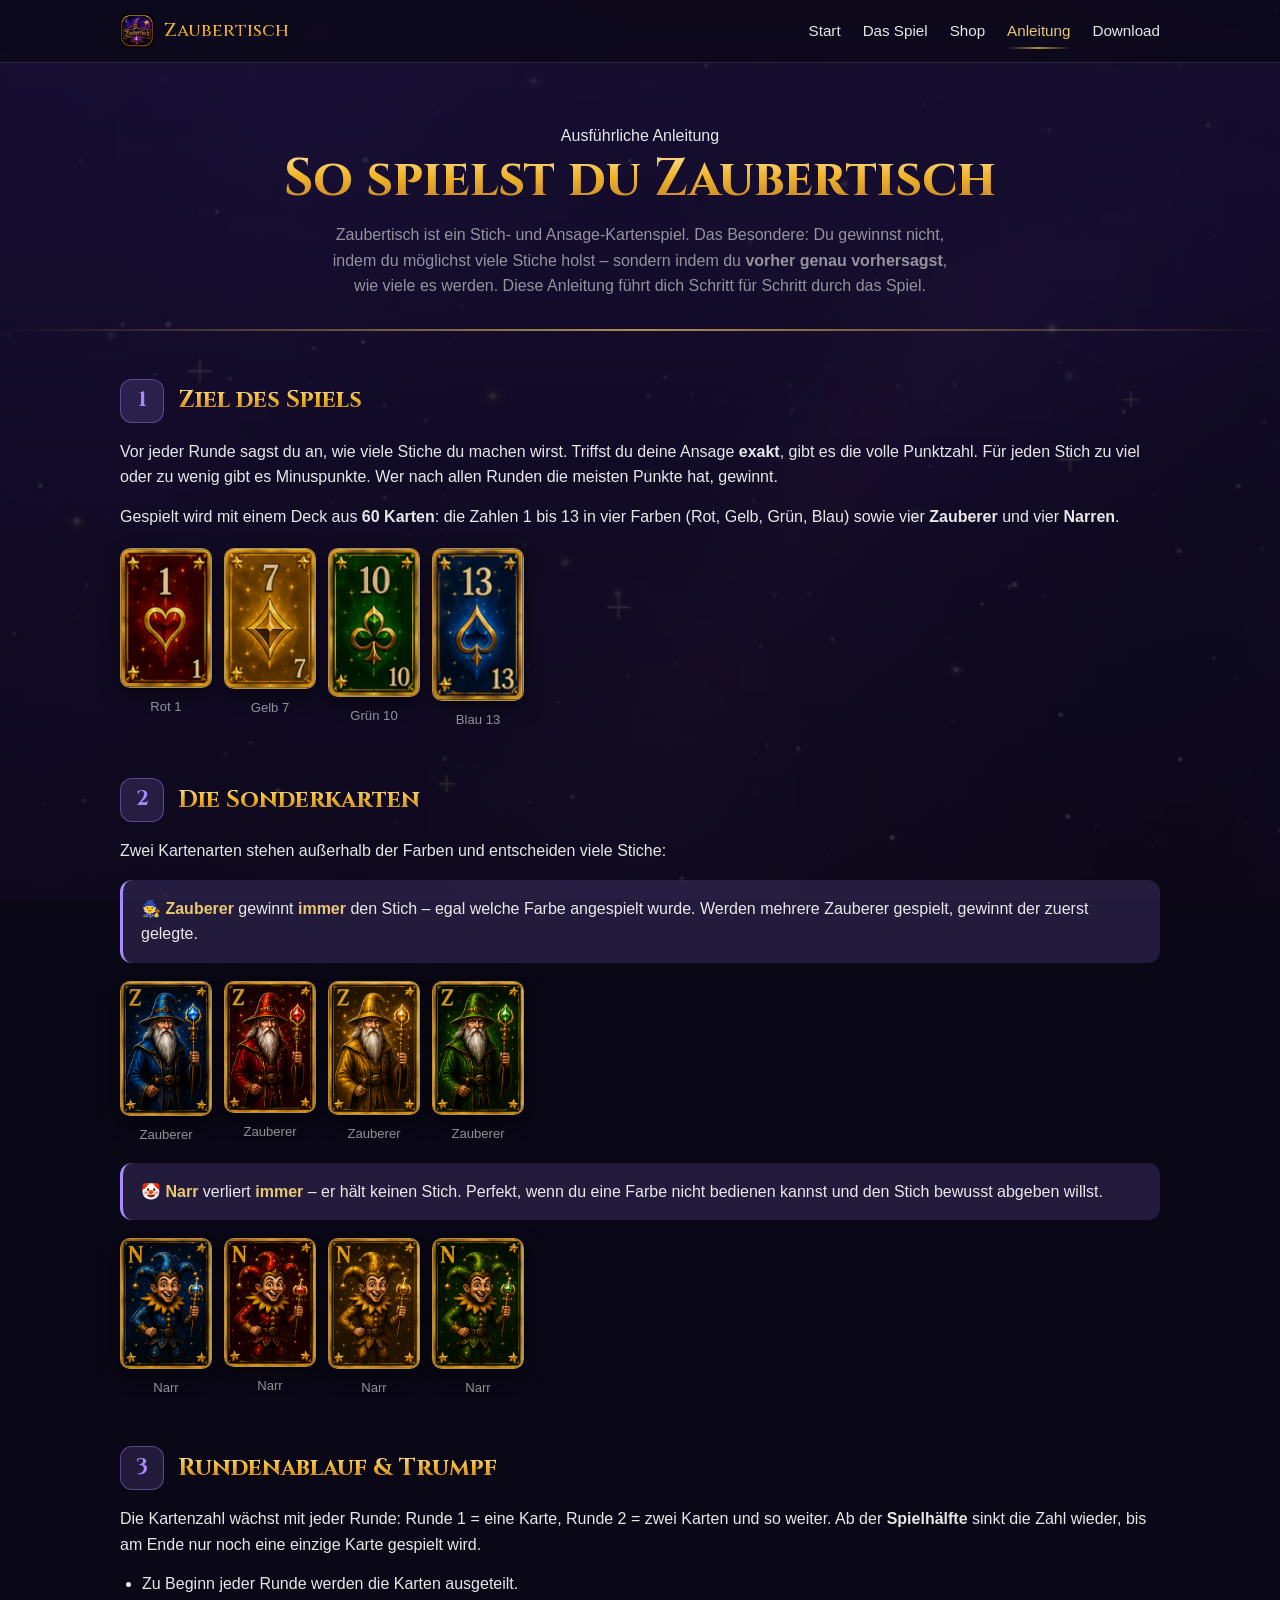
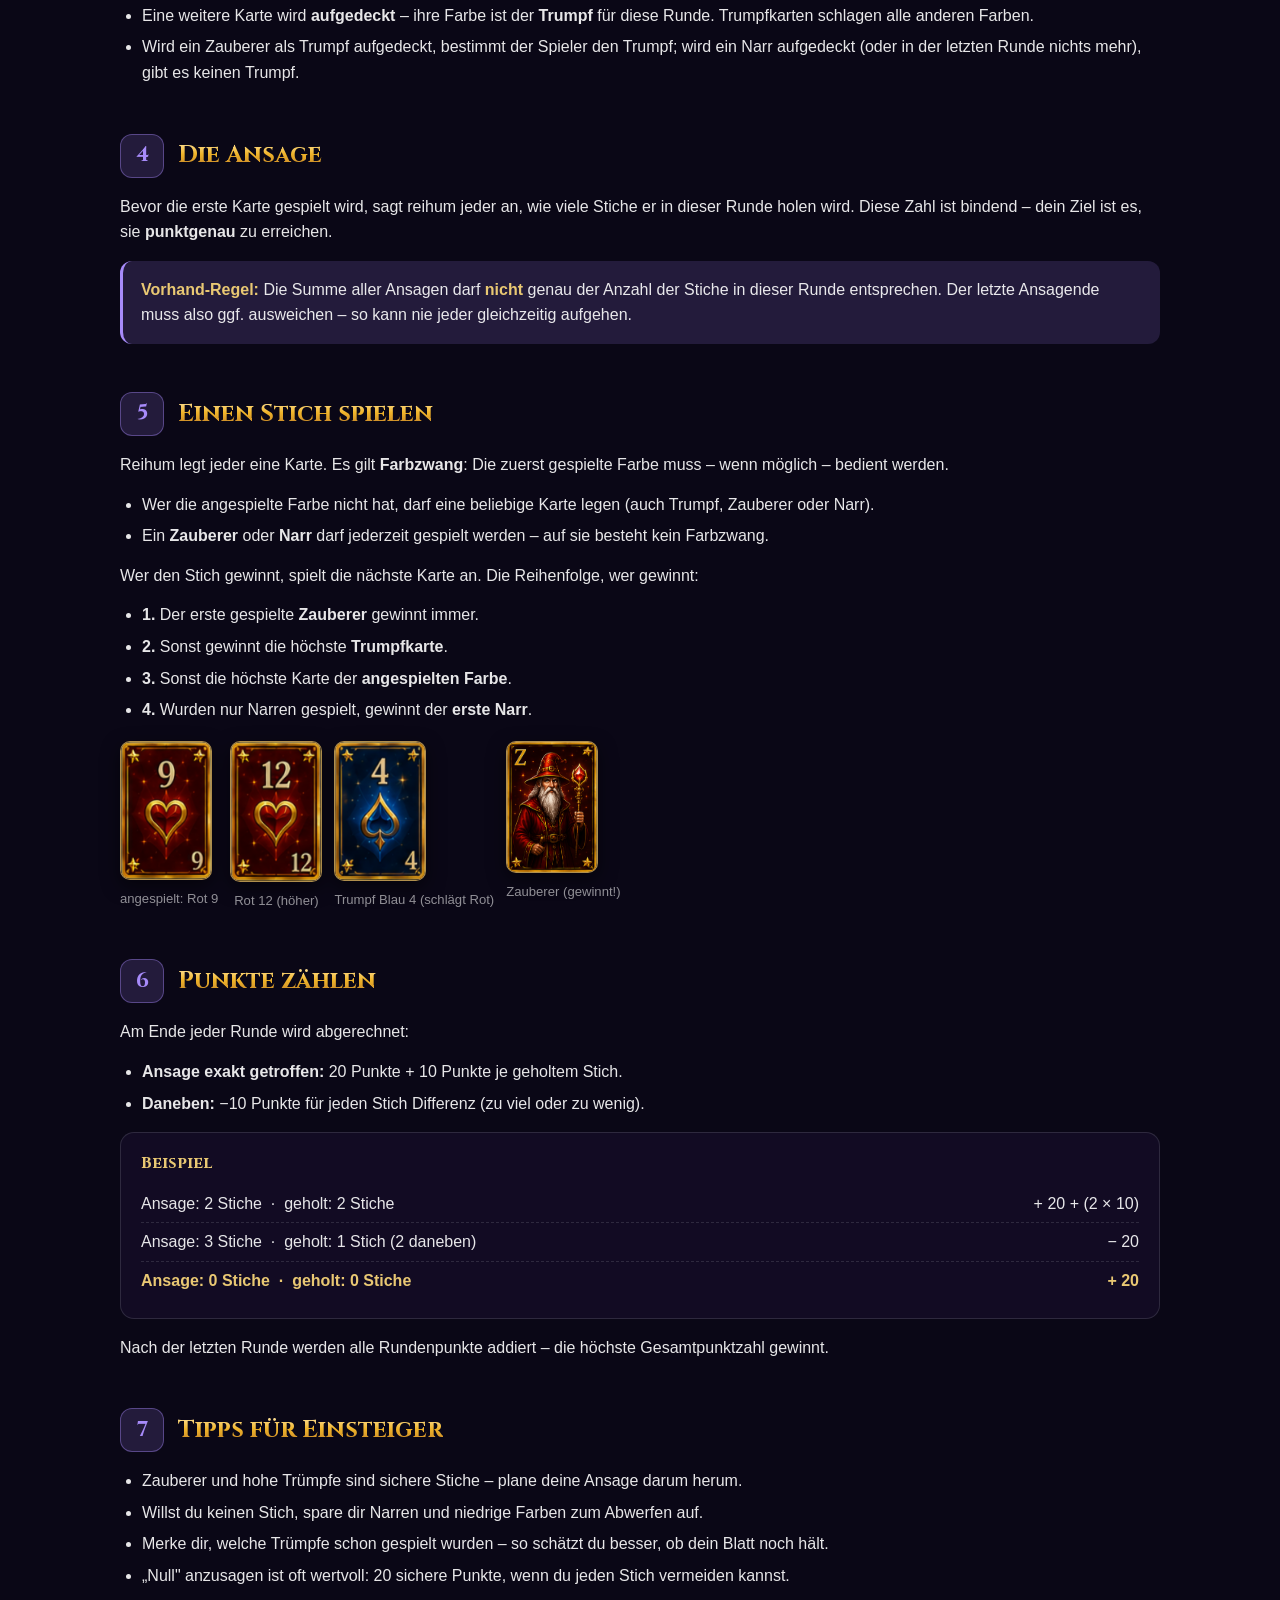
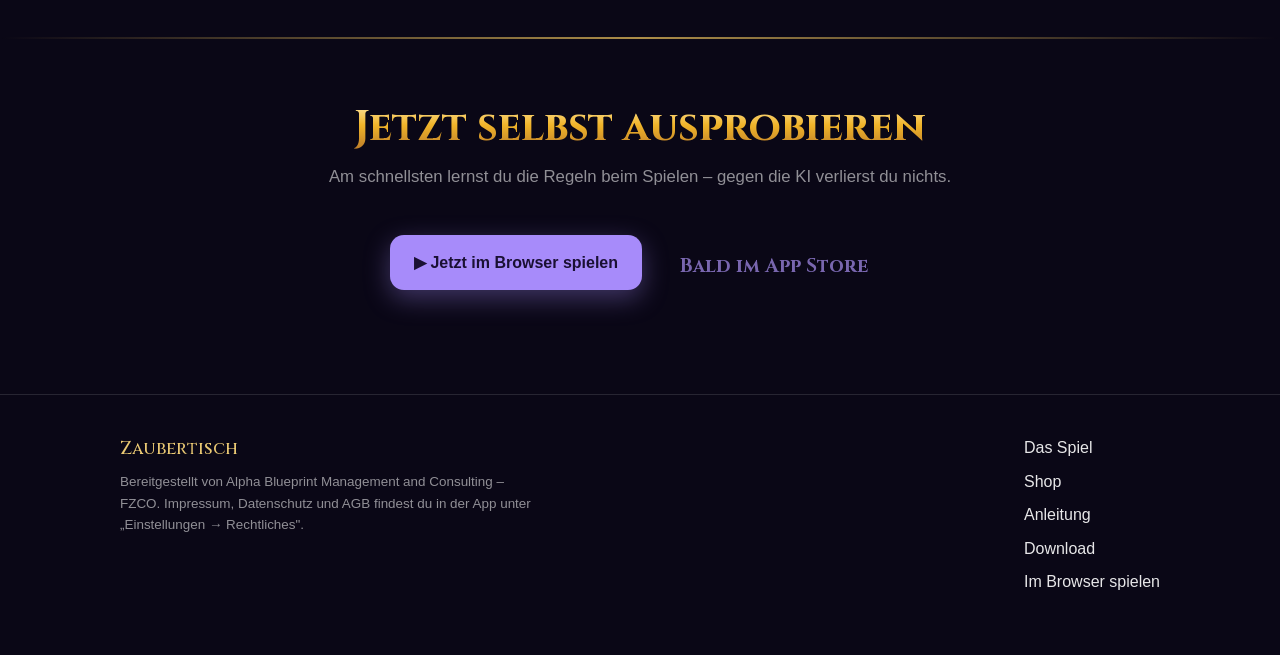
==== commit 25b315b9: "Cache-Busting: Versions-Query an CSS/JS (?v=2) Verhindert, dass Browser/CDN alte JS/CSS-Versionen ca" ====
--- a/anleitung.html
+++ b/anleitung.html
@@ -12,7 +12,7 @@
   <link rel="icon" href="assets/icons/icon-192.png">
   <link rel="apple-touch-icon" href="assets/icons/icon-1024.png">
   <link rel="manifest" href="manifest.webmanifest">
-  <link rel="stylesheet" href="css/style.css">
+  <link rel="stylesheet" href="css/style.css?v=2">
 </head>
 <body data-page="anleitung">
   <header class="site-header" id="site-header"></header>
@@ -177,6 +177,6 @@
 
   <footer class="site-footer" id="site-footer"></footer>
 
-  <script type="module" src="js/layout.js"></script>
+  <script type="module" src="js/layout.js?v=2"></script>
 </body>
 </html>
--- a/css/style.css
+++ b/css/style.css
@@ -157,24 +157,35 @@
 .btn-store.is-soon:hover { transform: none; }
 .store-hint { font-size: .8rem; color: var(--muted); margin-top: 8px; }
 
+/* Nur für Screenreader sichtbar (semantisches h1 ohne visuelle Überlagerung). */
+.sr-only {
+  position: absolute; width: 1px; height: 1px; padding: 0; margin: -1px;
+  overflow: hidden; clip: rect(0, 0, 0, 0); white-space: nowrap; border: 0;
+}
+
 /* ---------- Hero ---------- */
 .hero {
-  position: relative; text-align: center;
-  padding: 80px 0 64px;
-  overflow: hidden;
-}
+  position: relative; text-align: center; overflow: hidden;
+  min-height: 82vh;
+  display: flex; flex-direction: column; justify-content: flex-end;
+  padding: 40px 0 56px;
+}
+/* Hintergrundbild (bringt Titel + Tagline selbst mit) */
 .hero-media {
-  position: absolute; inset: 0; z-index: -1;
-  background: url('../assets/game/lobby/home-hero.jpg') center / cover no-repeat;
-  opacity: .5;
-  -webkit-mask-image: linear-gradient(180deg, #000 0%, #000 45%, transparent 100%);
-  mask-image: linear-gradient(180deg, #000 0%, #000 45%, transparent 100%);
-}
-.hero .eyebrow {
-  display: inline-block; letter-spacing: .18em; text-transform: uppercase;
-  font-size: .78rem; color: var(--gold); border: 1px solid var(--goldsoft);
-  padding: 6px 14px; border-radius: 999px; margin-bottom: 22px;
-}
+  position: absolute; inset: 0; z-index: -2;
+  background: url('../assets/game/lobby/home-hero.jpg') center top / cover no-repeat;
+  opacity: .96;
+}
+/* Dunkler Verlauf über der unteren Hälfte -> Buttons stehen auf ruhigem Grund,
+   der Bild-Titel oben bleibt frei. */
+.hero::before {
+  content: ""; position: absolute; inset: 0; z-index: -1; pointer-events: none;
+  background: linear-gradient(180deg,
+    transparent 0%, transparent 46%,
+    rgba(10,7,22,.55) 66%, rgba(10,7,22,.92) 100%);
+}
+.hero .hero-cta { position: relative; }
+@media (max-width: 640px) { .hero { min-height: 66vh; } }
 .hero h1 { font-size: clamp(2.4rem, 7vw, 4.2rem); margin-bottom: 16px; letter-spacing: .02em; }
 .hero .lead { font-size: clamp(1.05rem, 2.6vw, 1.3rem); color: var(--text); max-width: 640px; margin: 0 auto 32px; }
 .hero-cta { display: flex; gap: 16px; justify-content: center; flex-wrap: wrap; }
@@ -200,8 +211,20 @@
 }
 .feature:hover { border-color: var(--goldsoft); transform: translateY(-3px); }
 .feature .f-ic { font-size: 2rem; margin-bottom: 12px; }
+.feature .f-ic-img {
+  width: 76px; height: 76px; object-fit: contain; display: block;
+  margin-bottom: 12px;
+  filter: drop-shadow(0 4px 10px rgba(0, 0, 0, .45));
+}
 .feature h3 { font-size: 1.2rem; margin-bottom: 8px; color: var(--gold); }
 .feature p { color: var(--muted); font-size: .96rem; }
+
+/* Vollständiges Banner-Bild (nicht beschnitten – kompletter Stern sichtbar). */
+.banner-full {
+  width: 100%; height: auto; display: block;
+  border-radius: 20px; border: 1px solid var(--goldsoft);
+  box-shadow: 0 10px 30px rgba(0, 0, 0, .4);
+}
 
 /* ---------- Shop-Schaufenster ---------- */
 .shop { position: relative; }
@@ -215,6 +238,9 @@
   width: 100%; padding: 26px 24px;
   background: linear-gradient(180deg, transparent, rgba(8, 5, 18, .88));
 }
+/* Größere Variante: zeigt deutlich mehr vom Bild */
+.shop-hero-band--big { min-height: 460px; background-position: center 32%; }
+@media (max-width: 640px) { .shop-hero-band--big { min-height: 300px; } }
 .shop-note {
   display: inline-flex; align-items: center; gap: 8px;
   background: var(--akzent-weich); color: #ddd0ff; border: 1px solid rgba(167, 139, 250, .4);
@@ -257,8 +283,14 @@
   padding: 3px 9px; border-radius: 999px;
   background: color-mix(in srgb, var(--rar, #9aa4b2) 14%, transparent);
 }
-.cost { display: inline-flex; align-items: center; gap: 5px; font-weight: 800; color: var(--gold); }
+.cost { display: inline-flex; align-items: center; gap: 4px; font-weight: 800; color: var(--gold); }
 .cost .crystal { font-size: .95em; }
+/* Gemaltes Kristall-Symbol in Preisen (statt 💎-Emoji) */
+.crystal-ic {
+  height: 1.5em; width: auto; vertical-align: -0.35em; display: inline-block;
+  filter: drop-shadow(0 1px 3px rgba(120, 60, 220, .5));
+}
+.pack-sum .crystal-ic { height: 1.35em; vertical-align: -0.3em; }
 .cost-free { color: #7ee0a8; }
 .price { font-weight: 800; color: var(--gold); font-size: 1.05rem; }
 
@@ -272,6 +304,7 @@
   padding: 4px 9px; border-radius: 999px; text-transform: uppercase; letter-spacing: .04em;
 }
 .tile-chest .tile-thumb { background: radial-gradient(120% 120% at 50% 30%, color-mix(in srgb, var(--rar) 30%, #1b1340) 0%, #140e2e 100%); }
+.chest-img { object-fit: contain; padding: 12%; filter: drop-shadow(0 6px 14px rgba(0, 0, 0, .55)); }
 
 /* ---------- Anleitung-Teaser ---------- */
 .rules-teaser {
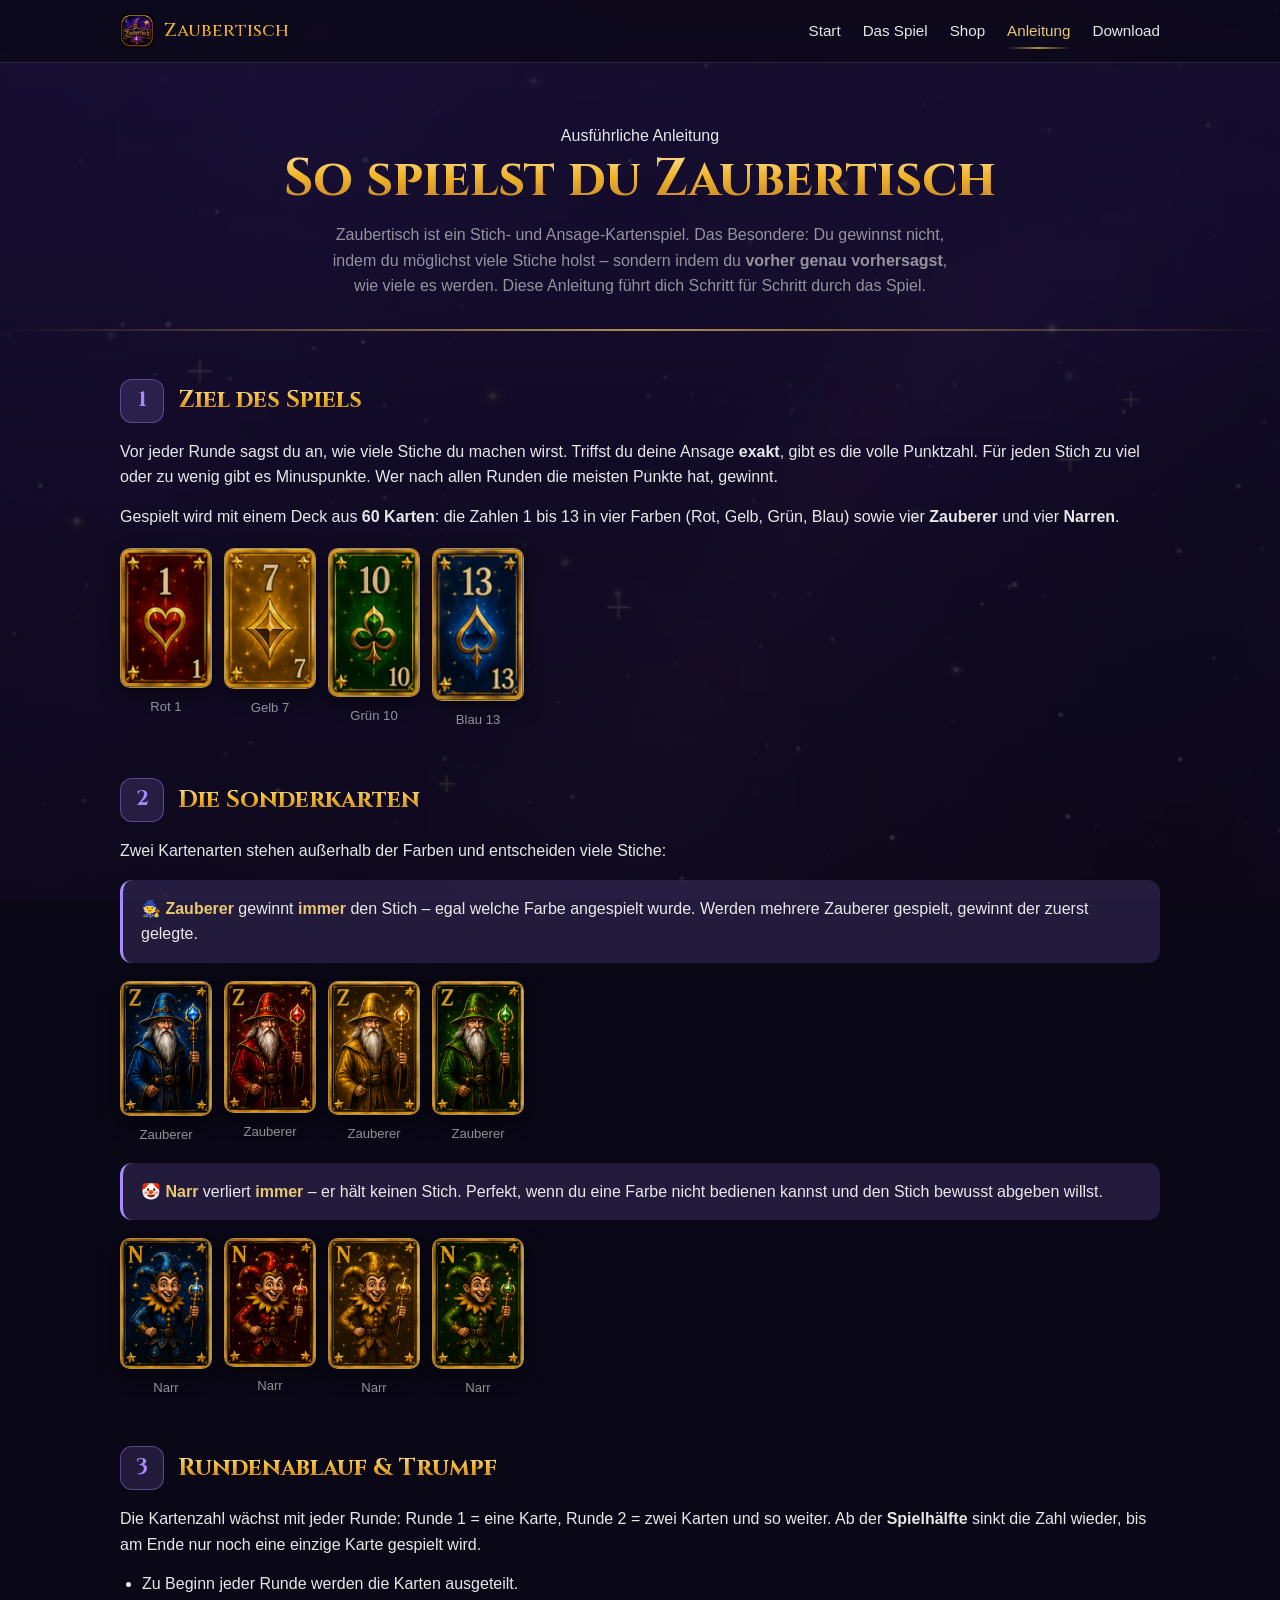
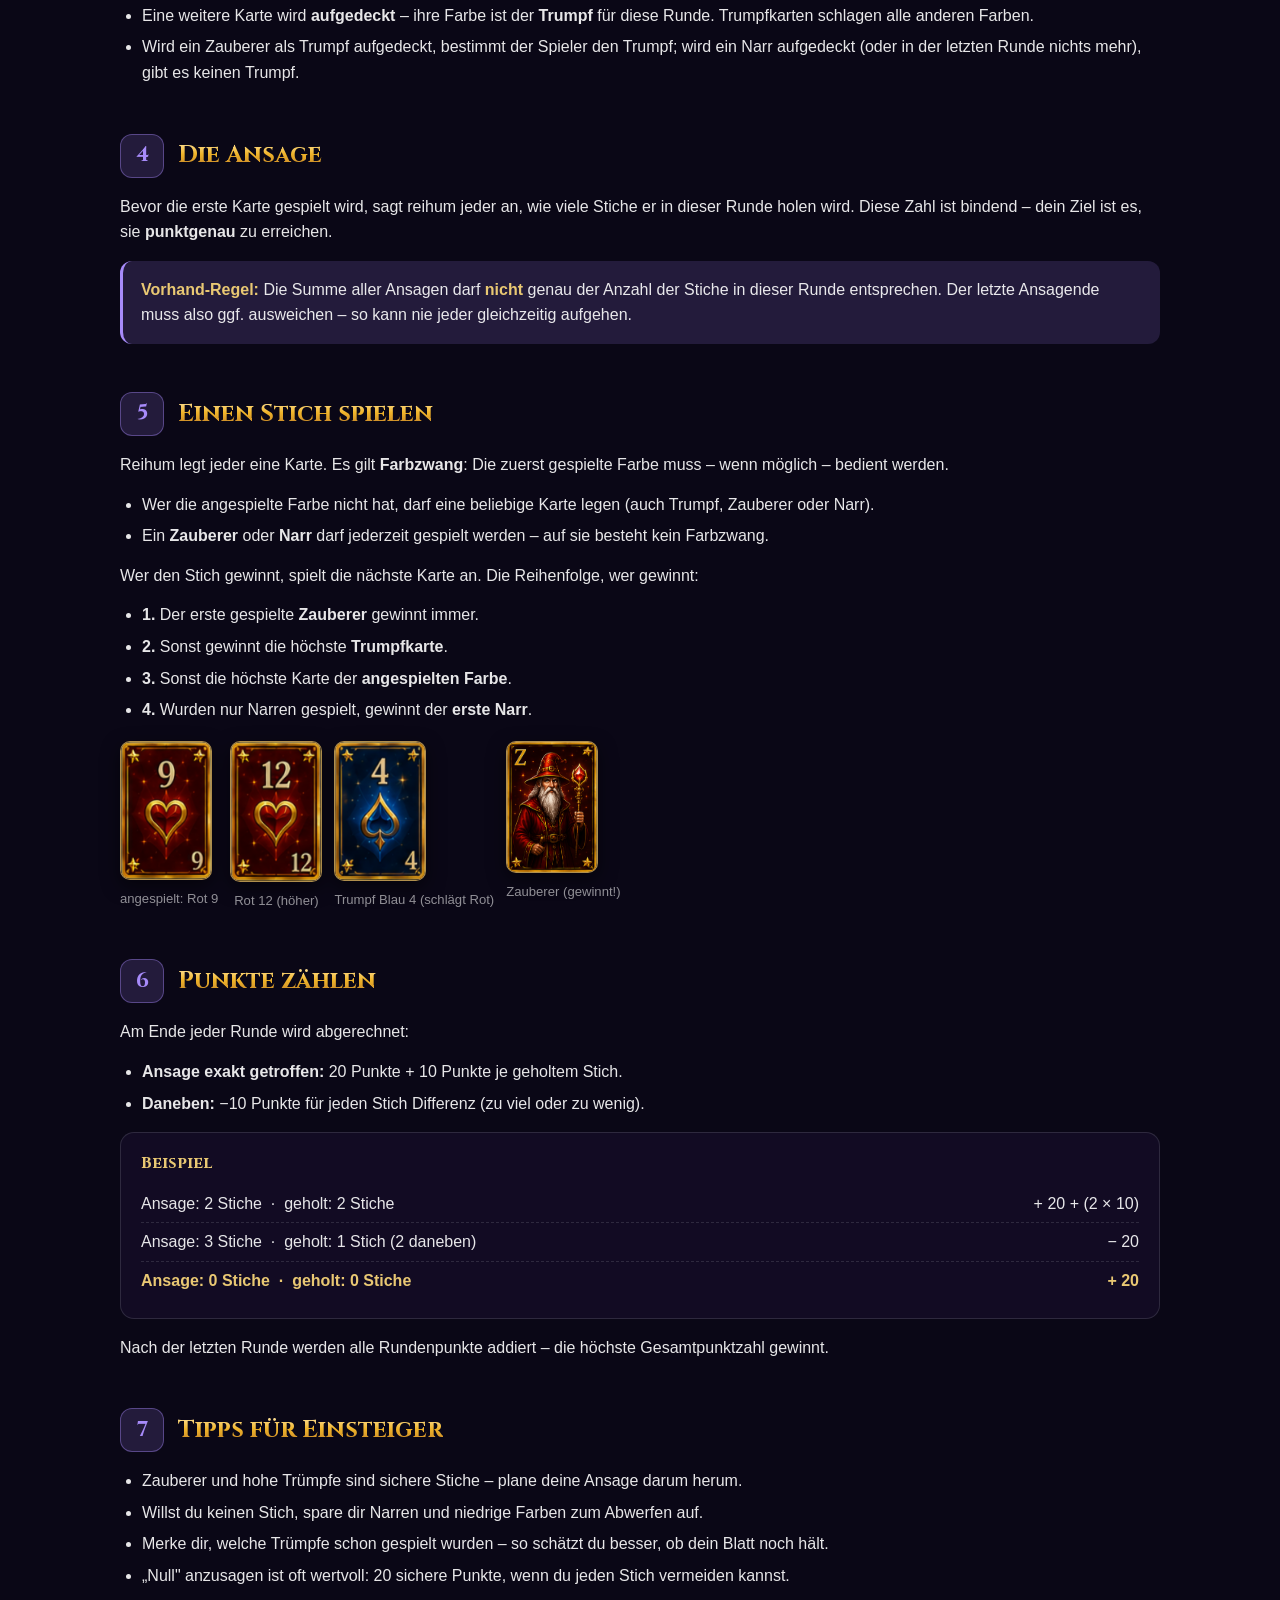
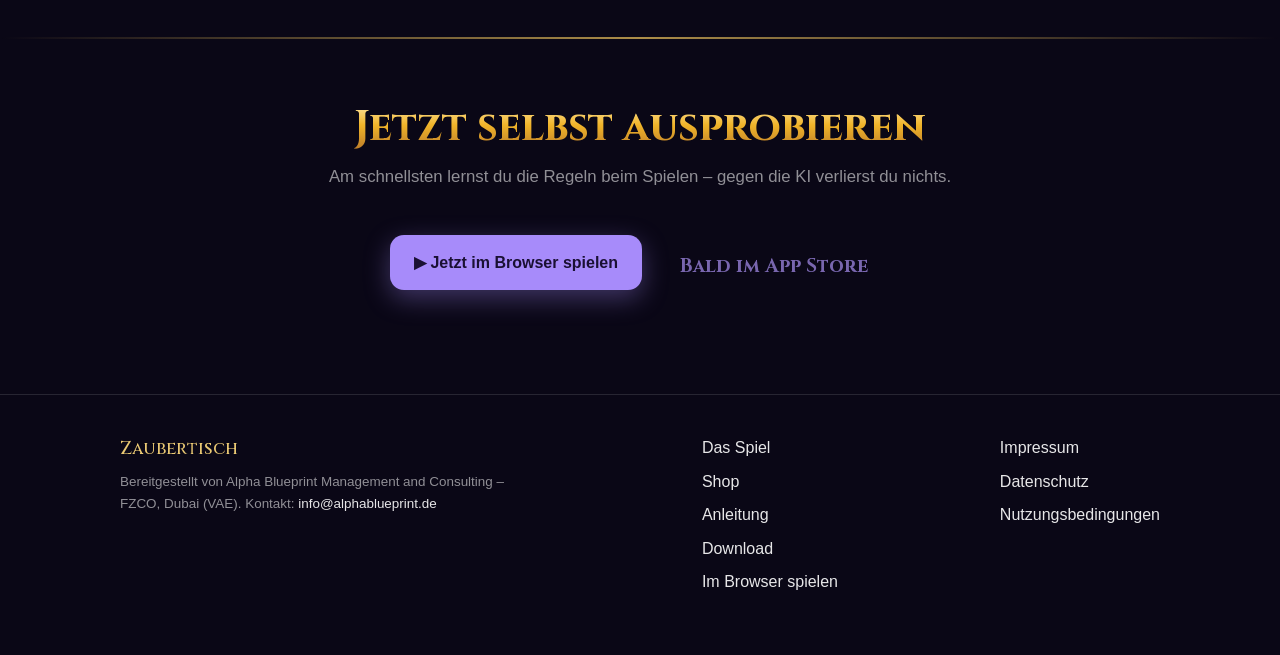
==== commit cc199328: "Rechtsseiten hinzufügen: Impressum, Datenschutz, Nutzungsbedingungen - Eigene Rechtstexte (Alpha Blu" ====
--- a/anleitung.html
+++ b/anleitung.html
@@ -12,7 +12,7 @@
   <link rel="icon" href="assets/icons/icon-192.png">
   <link rel="apple-touch-icon" href="assets/icons/icon-1024.png">
   <link rel="manifest" href="manifest.webmanifest">
-  <link rel="stylesheet" href="css/style.css?v=2">
+  <link rel="stylesheet" href="css/style.css?v=3">
 </head>
 <body data-page="anleitung">
   <header class="site-header" id="site-header"></header>
@@ -177,6 +177,6 @@
 
   <footer class="site-footer" id="site-footer"></footer>
 
-  <script type="module" src="js/layout.js?v=2"></script>
+  <script type="module" src="js/layout.js?v=3"></script>
 </body>
 </html>
--- a/css/style.css
+++ b/css/style.css
@@ -355,6 +355,16 @@
 .score-line { display: flex; justify-content: space-between; padding: 6px 0; border-bottom: 1px dashed var(--rand); }
 .score-line:last-child { border-bottom: none; font-weight: 800; color: var(--gold); }
 
+/* ---------- Rechtsseiten (Impressum/Datenschutz/Nutzungsbedingungen) ---------- */
+.legal-page { max-width: 800px; margin: 0 auto; padding: 8px 0 40px; }
+.legal-page h2 { color: var(--gold); font-size: 1.35rem; margin: 30px 0 8px; }
+.legal-page h3 { color: var(--gold); font-size: 1.12rem; margin: 26px 0 8px; }
+.legal-page p { color: var(--text); margin-bottom: 12px; line-height: 1.75; }
+.legal-page ul { margin: 4px 0 16px 22px; color: var(--text); }
+.legal-page li { margin-bottom: 7px; line-height: 1.6; }
+.legal-page a { color: var(--akzent); word-break: break-word; }
+.legal-stand { color: var(--muted); font-size: .9rem; margin-top: 26px; font-style: italic; }
+
 /* ---------- Footer ---------- */
 .site-footer { border-top: 1px solid var(--rand); margin-top: 40px; padding: 40px 0 60px; color: var(--muted); }
 .site-footer .wrap { display: flex; flex-wrap: wrap; gap: 24px; justify-content: space-between; align-items: flex-start; }
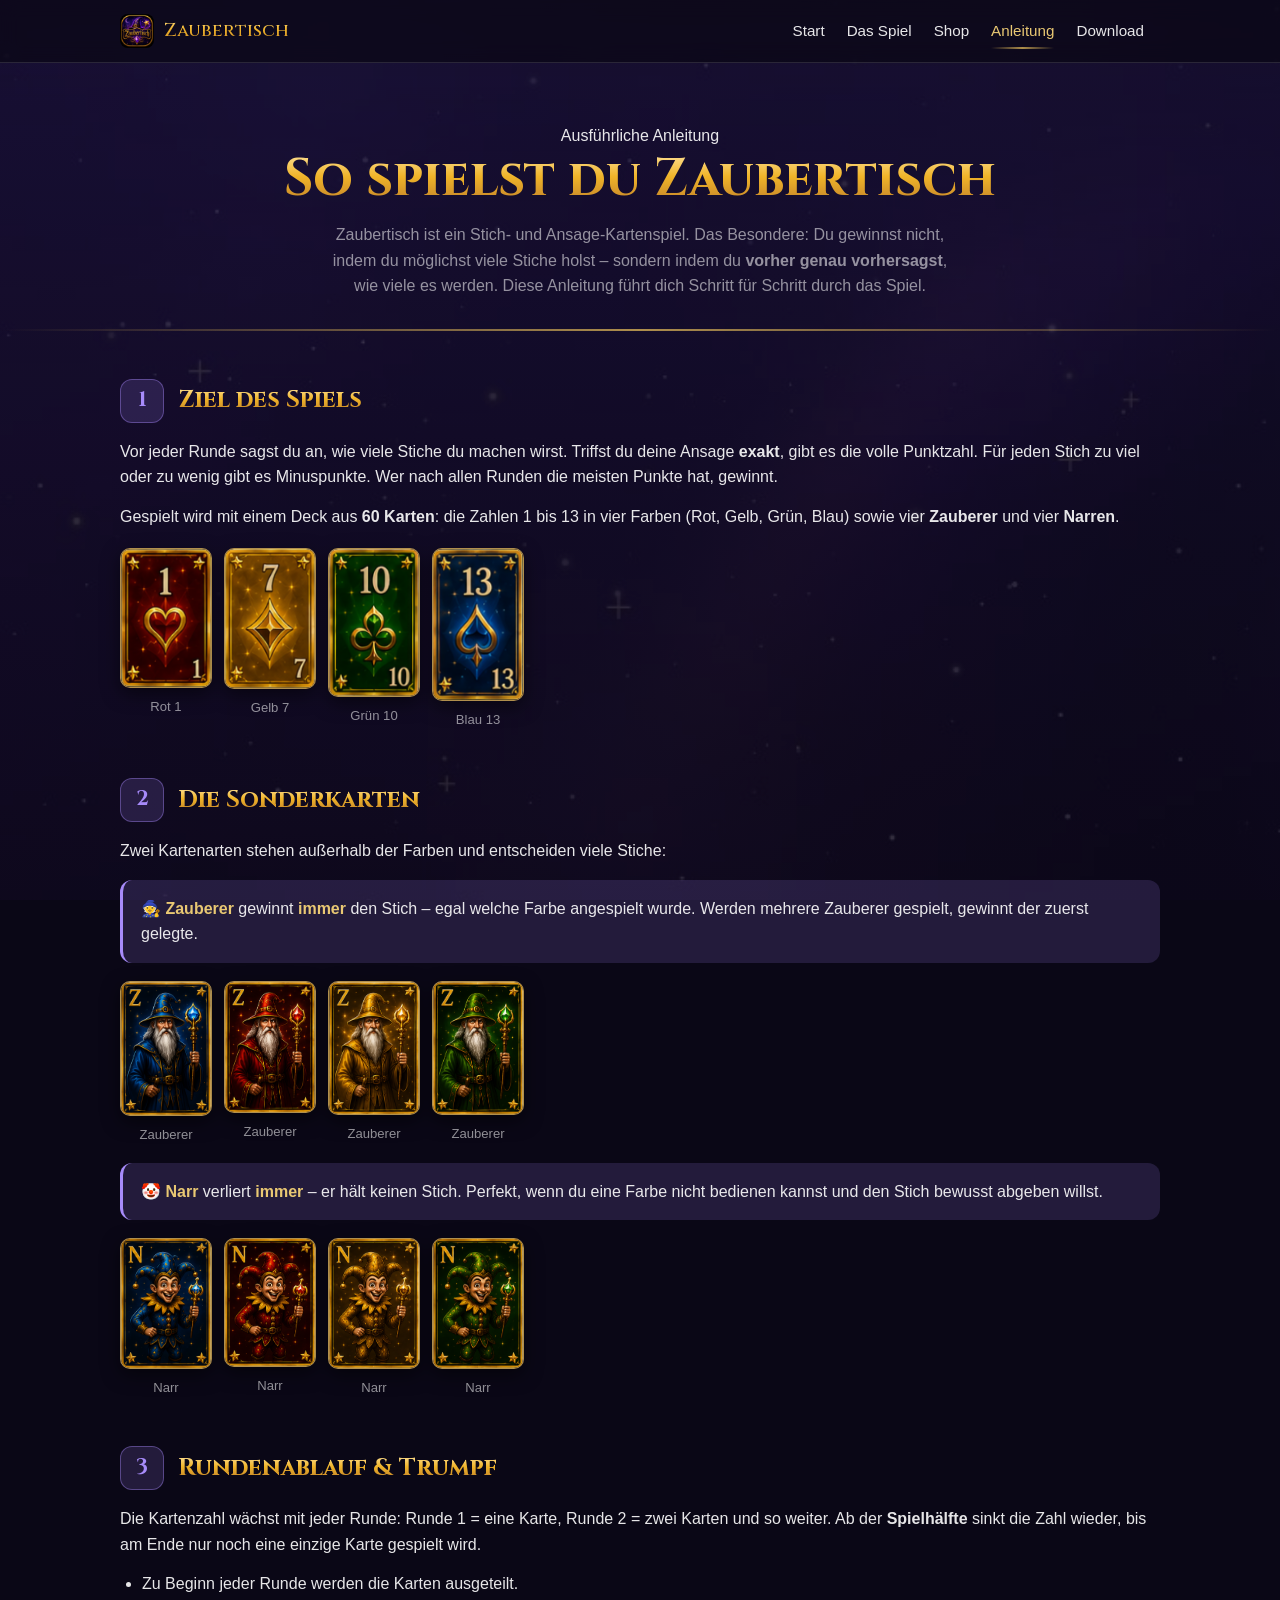
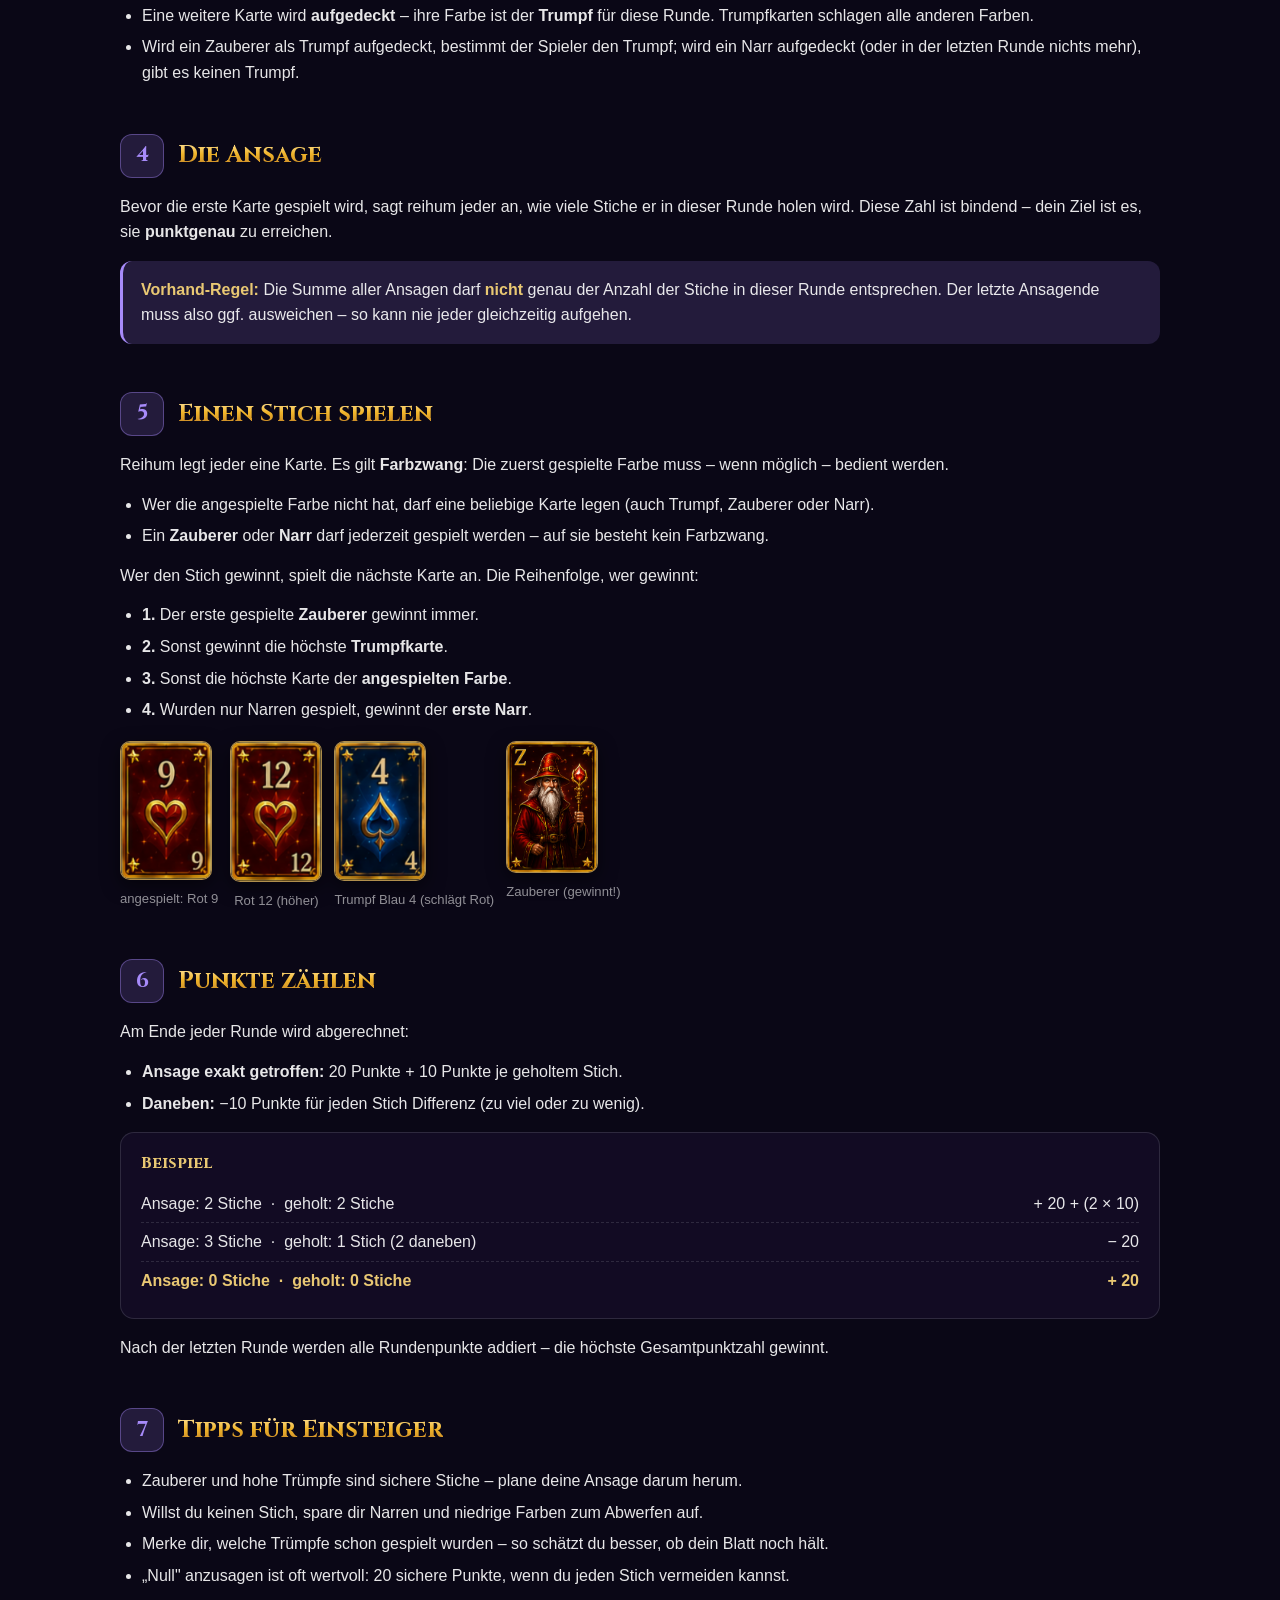
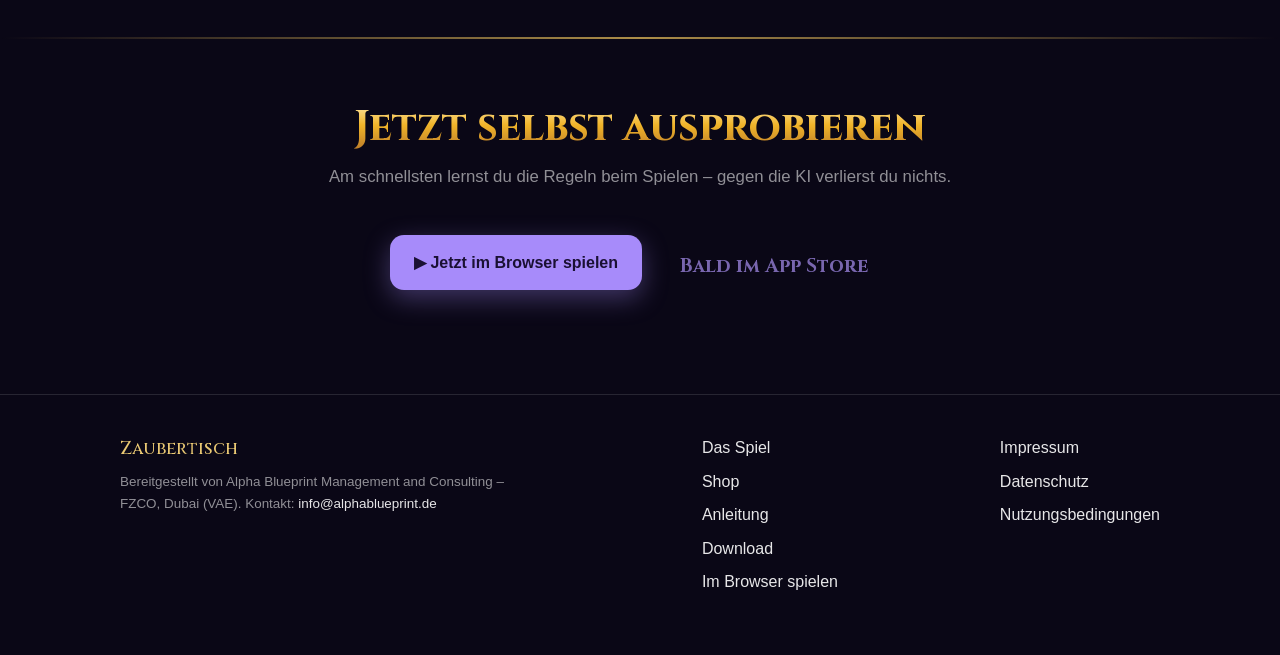
==== commit 888ffaa4: "Phase 1: Web-Login-Geruest (Supabase) + Konto-Seite - js/config.js: SUPABASE_URL/SUPABASE_ANON_KEY (" ====
--- a/anleitung.html
+++ b/anleitung.html
@@ -12,7 +12,7 @@
   <link rel="icon" href="assets/icons/icon-192.png">
   <link rel="apple-touch-icon" href="assets/icons/icon-1024.png">
   <link rel="manifest" href="manifest.webmanifest">
-  <link rel="stylesheet" href="css/style.css?v=3">
+  <link rel="stylesheet" href="css/style.css?v=4">
 </head>
 <body data-page="anleitung">
   <header class="site-header" id="site-header"></header>
@@ -177,6 +177,6 @@
 
   <footer class="site-footer" id="site-footer"></footer>
 
-  <script type="module" src="js/layout.js?v=3"></script>
+  <script type="module" src="js/layout.js?v=4"></script>
 </body>
 </html>
--- a/css/style.css
+++ b/css/style.css
@@ -365,6 +365,48 @@
 .legal-page a { color: var(--akzent); word-break: break-word; }
 .legal-stand { color: var(--muted); font-size: .9rem; margin-top: 26px; font-style: italic; }
 
+/* ---------- Konto / Login ---------- */
+.account-slot { display: flex; align-items: center; }
+.btn-account {
+  display: inline-flex; align-items: center; gap: 8px; margin-left: 6px;
+  padding: 8px 14px; border-radius: 10px; font-weight: 700; font-size: .92rem;
+  color: #1a1033; background: var(--akzent); text-decoration: none; white-space: nowrap;
+}
+.btn-account:hover { filter: brightness(1.07); text-decoration: none; }
+.btn-account .acc-bal { display: inline-flex; align-items: center; gap: 3px; }
+.btn-account .crystal-ic { height: 1.2em; }
+@media (max-width: 720px) { .account-slot { position: absolute; right: 66px; top: 11px; } .btn-account { padding: 7px 12px; } }
+
+.account-wrap { max-width: 460px; margin: 0 auto; padding: 8px 0 40px; }
+.auth-tabs { display: flex; gap: 8px; margin-bottom: 16px; }
+.auth-tab {
+  flex: 1; padding: 12px; border-radius: 12px; cursor: pointer; font-weight: 700;
+  background: rgba(255,255,255,.06); color: var(--muted); border: 1px solid var(--rand);
+}
+.auth-tab.active { background: var(--akzent-weich); color: var(--akzent); border-color: rgba(167,139,250,.4); }
+.auth-card {
+  background: var(--karte); border: 1px solid var(--rand); border-radius: 18px;
+  padding: 24px 22px; display: flex; flex-direction: column; gap: 14px;
+}
+.auth-form label { display: flex; flex-direction: column; gap: 6px; font-size: .9rem; color: var(--muted); }
+.auth-form input {
+  padding: 12px 14px; border-radius: 10px; font-size: 1rem;
+  background: rgba(6,4,16,.55); border: 1px solid var(--rand); color: var(--text);
+}
+.auth-form input:focus { outline: none; border-color: var(--akzent); }
+.auth-msg { font-size: .9rem; margin: 0; min-height: 1.2em; }
+.auth-msg.err { color: #ff8a8a; }
+.auth-msg.ok { color: #7ee0a8; }
+.auth-note { font-size: .86rem; color: var(--muted); margin: 0; }
+.auth-hi { color: var(--text); }
+.wallet-box {
+  display: flex; align-items: center; justify-content: space-between; gap: 12px;
+  background: rgba(6,4,16,.5); border: 1px solid var(--goldsoft); border-radius: 14px; padding: 16px 18px;
+}
+.wallet-label { color: var(--muted); font-size: .9rem; }
+.wallet-amount { display: inline-flex; align-items: center; gap: 6px; font-size: 1.5rem; font-weight: 800; color: var(--gold); }
+.wallet-amount .crystal-ic { height: 1.4em; }
+
 /* ---------- Footer ---------- */
 .site-footer { border-top: 1px solid var(--rand); margin-top: 40px; padding: 40px 0 60px; color: var(--muted); }
 .site-footer .wrap { display: flex; flex-wrap: wrap; gap: 24px; justify-content: space-between; align-items: flex-start; }
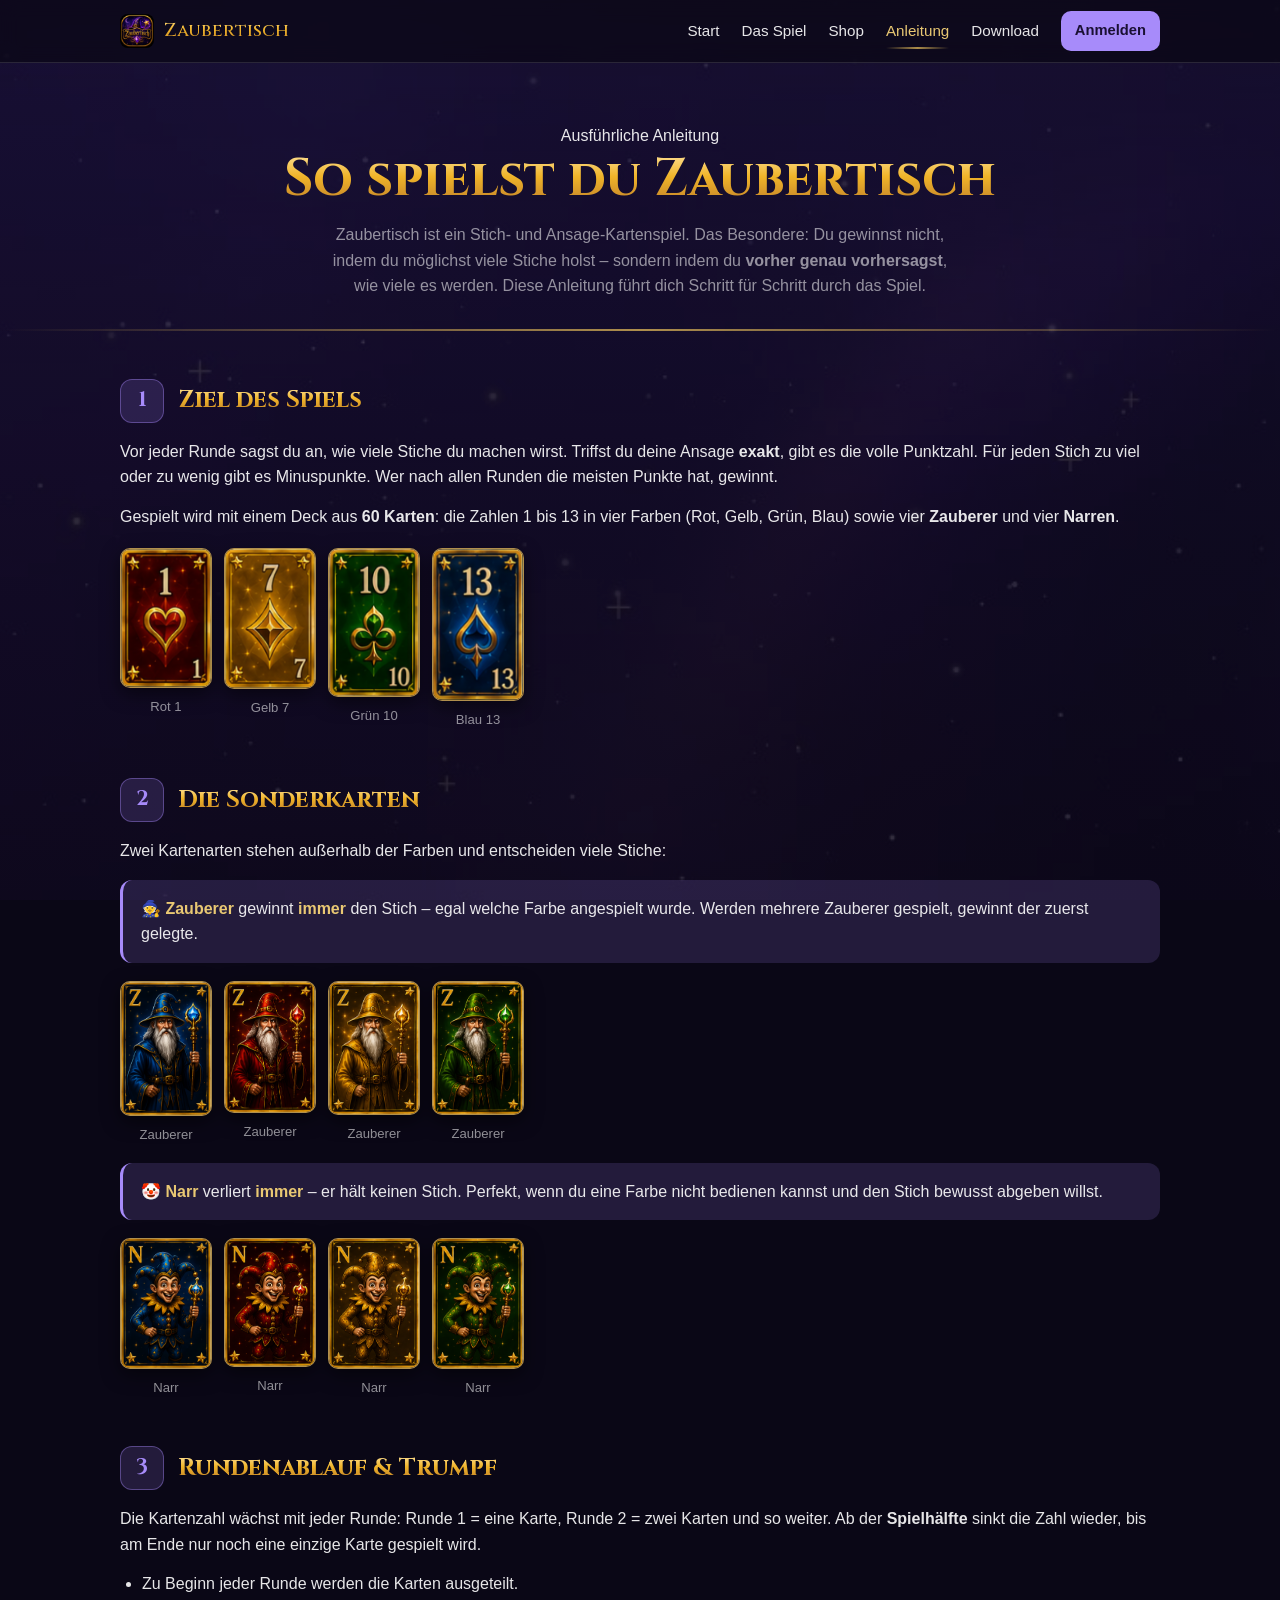
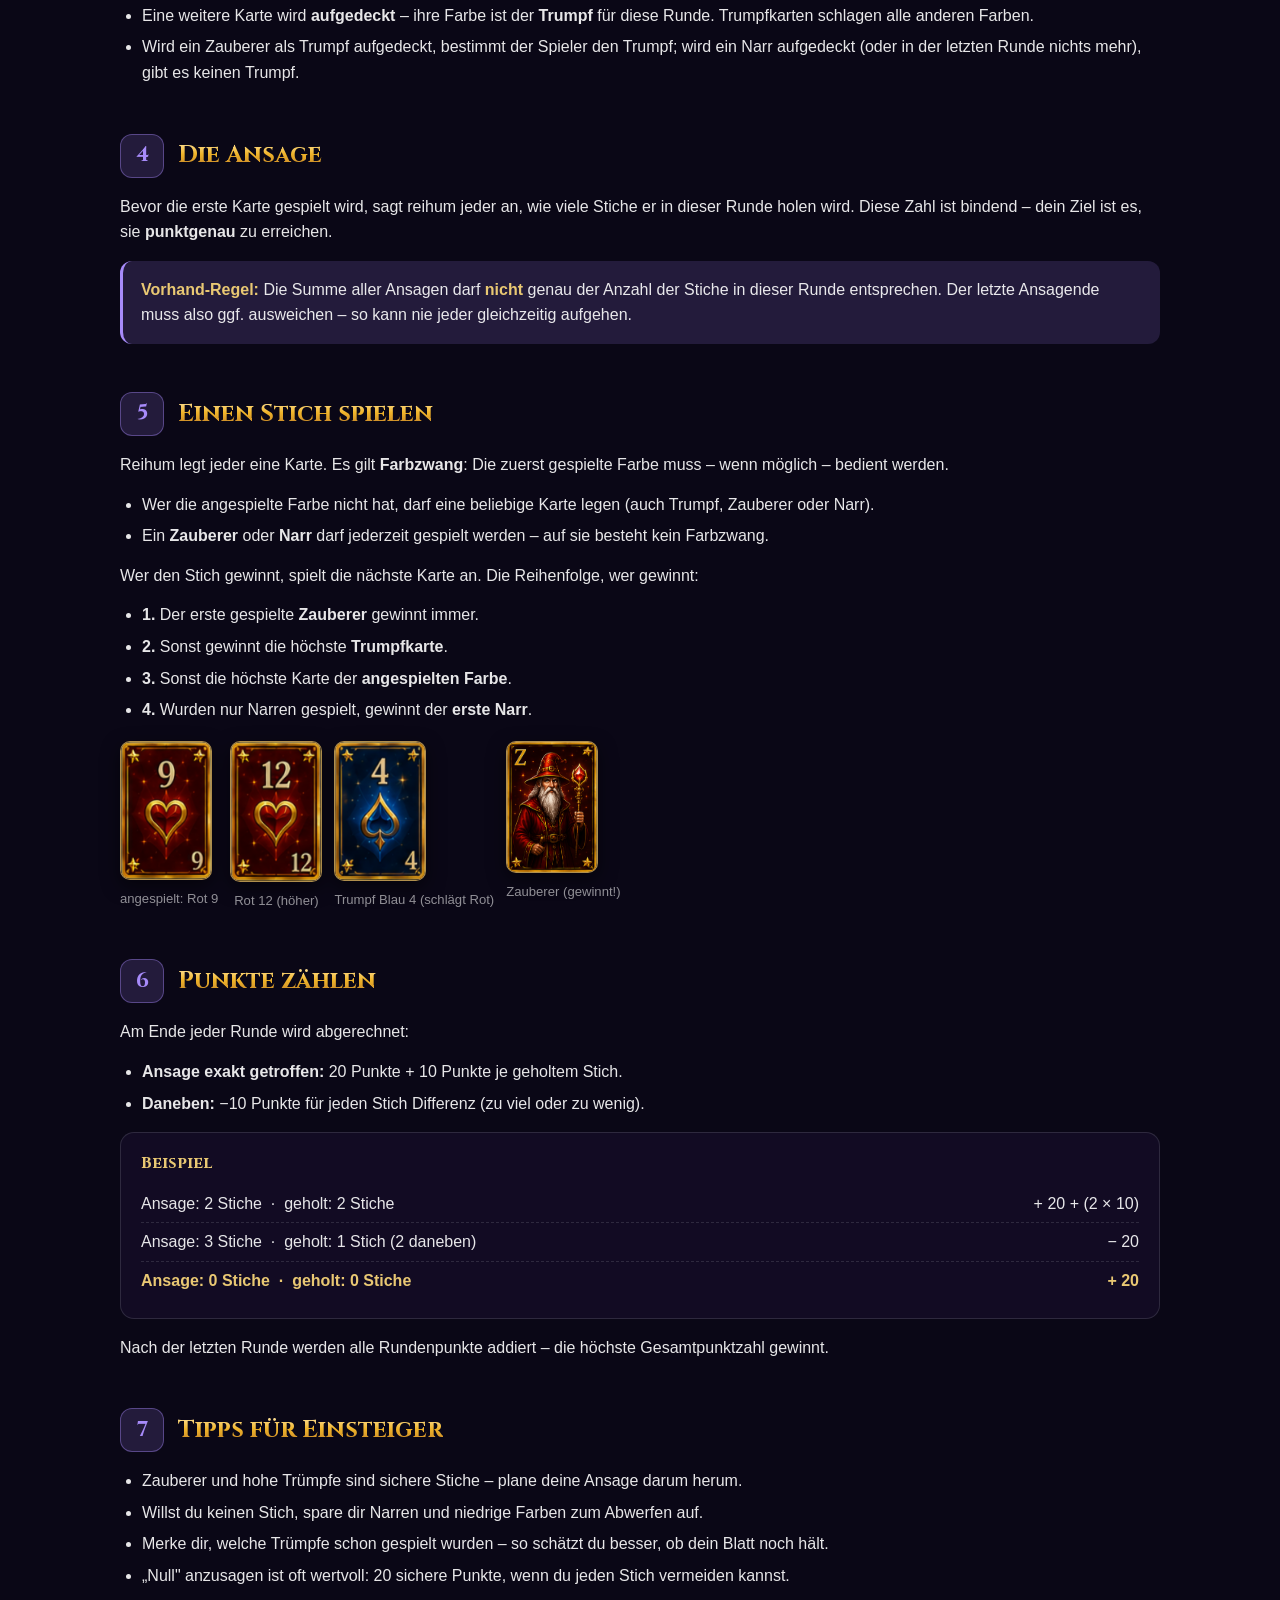
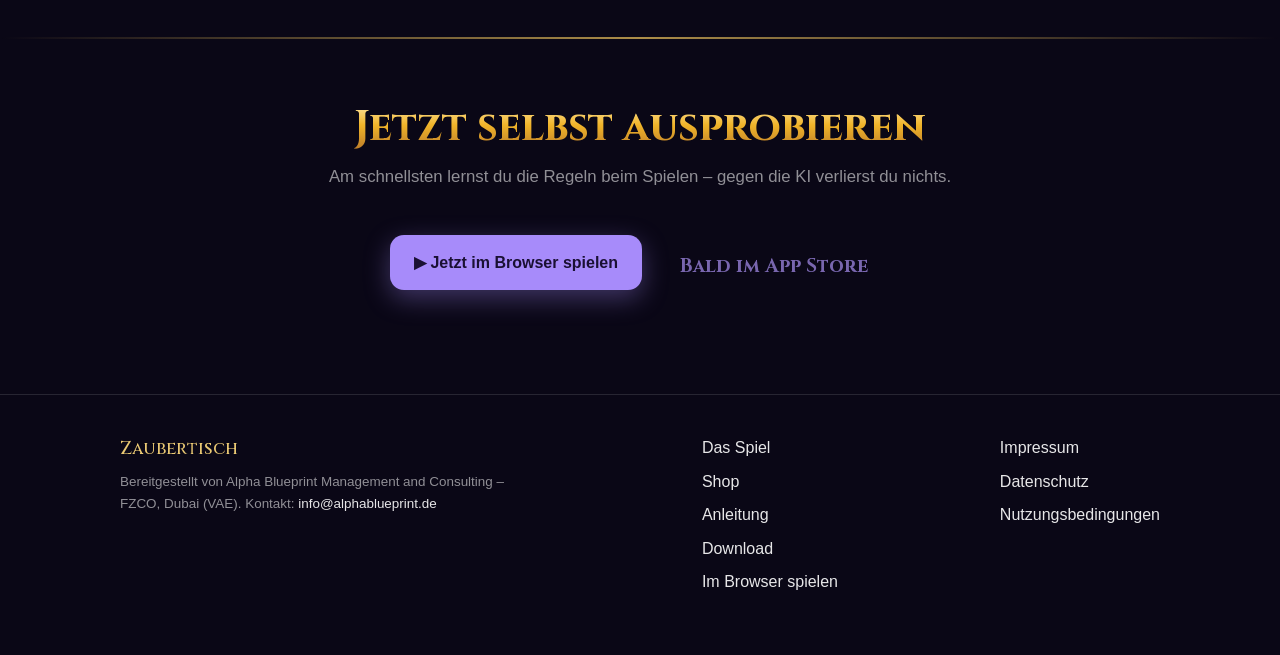
==== commit ebf5f145: "Phase 1 aktivieren: Supabase-Login live (Guthaben-Anzeige) - config.js: echte SUPABASE_URL + anon-Ke" ====
--- a/anleitung.html
+++ b/anleitung.html
@@ -12,7 +12,7 @@
   <link rel="icon" href="assets/icons/icon-192.png">
   <link rel="apple-touch-icon" href="assets/icons/icon-1024.png">
   <link rel="manifest" href="manifest.webmanifest">
-  <link rel="stylesheet" href="css/style.css?v=4">
+  <link rel="stylesheet" href="css/style.css?v=5">
 </head>
 <body data-page="anleitung">
   <header class="site-header" id="site-header"></header>
@@ -177,6 +177,6 @@
 
   <footer class="site-footer" id="site-footer"></footer>
 
-  <script type="module" src="js/layout.js?v=4"></script>
+  <script type="module" src="js/layout.js?v=5"></script>
 </body>
 </html>
--- a/css/style.css
+++ b/css/style.css
@@ -388,6 +388,8 @@
   background: var(--karte); border: 1px solid var(--rand); border-radius: 18px;
   padding: 24px 22px; display: flex; flex-direction: column; gap: 14px;
 }
+/* hidden-Attribut muss gegen display:flex der Karte gewinnen */
+.auth-form[hidden] { display: none; }
 .auth-form label { display: flex; flex-direction: column; gap: 6px; font-size: .9rem; color: var(--muted); }
 .auth-form input {
   padding: 12px 14px; border-radius: 10px; font-size: 1rem;
